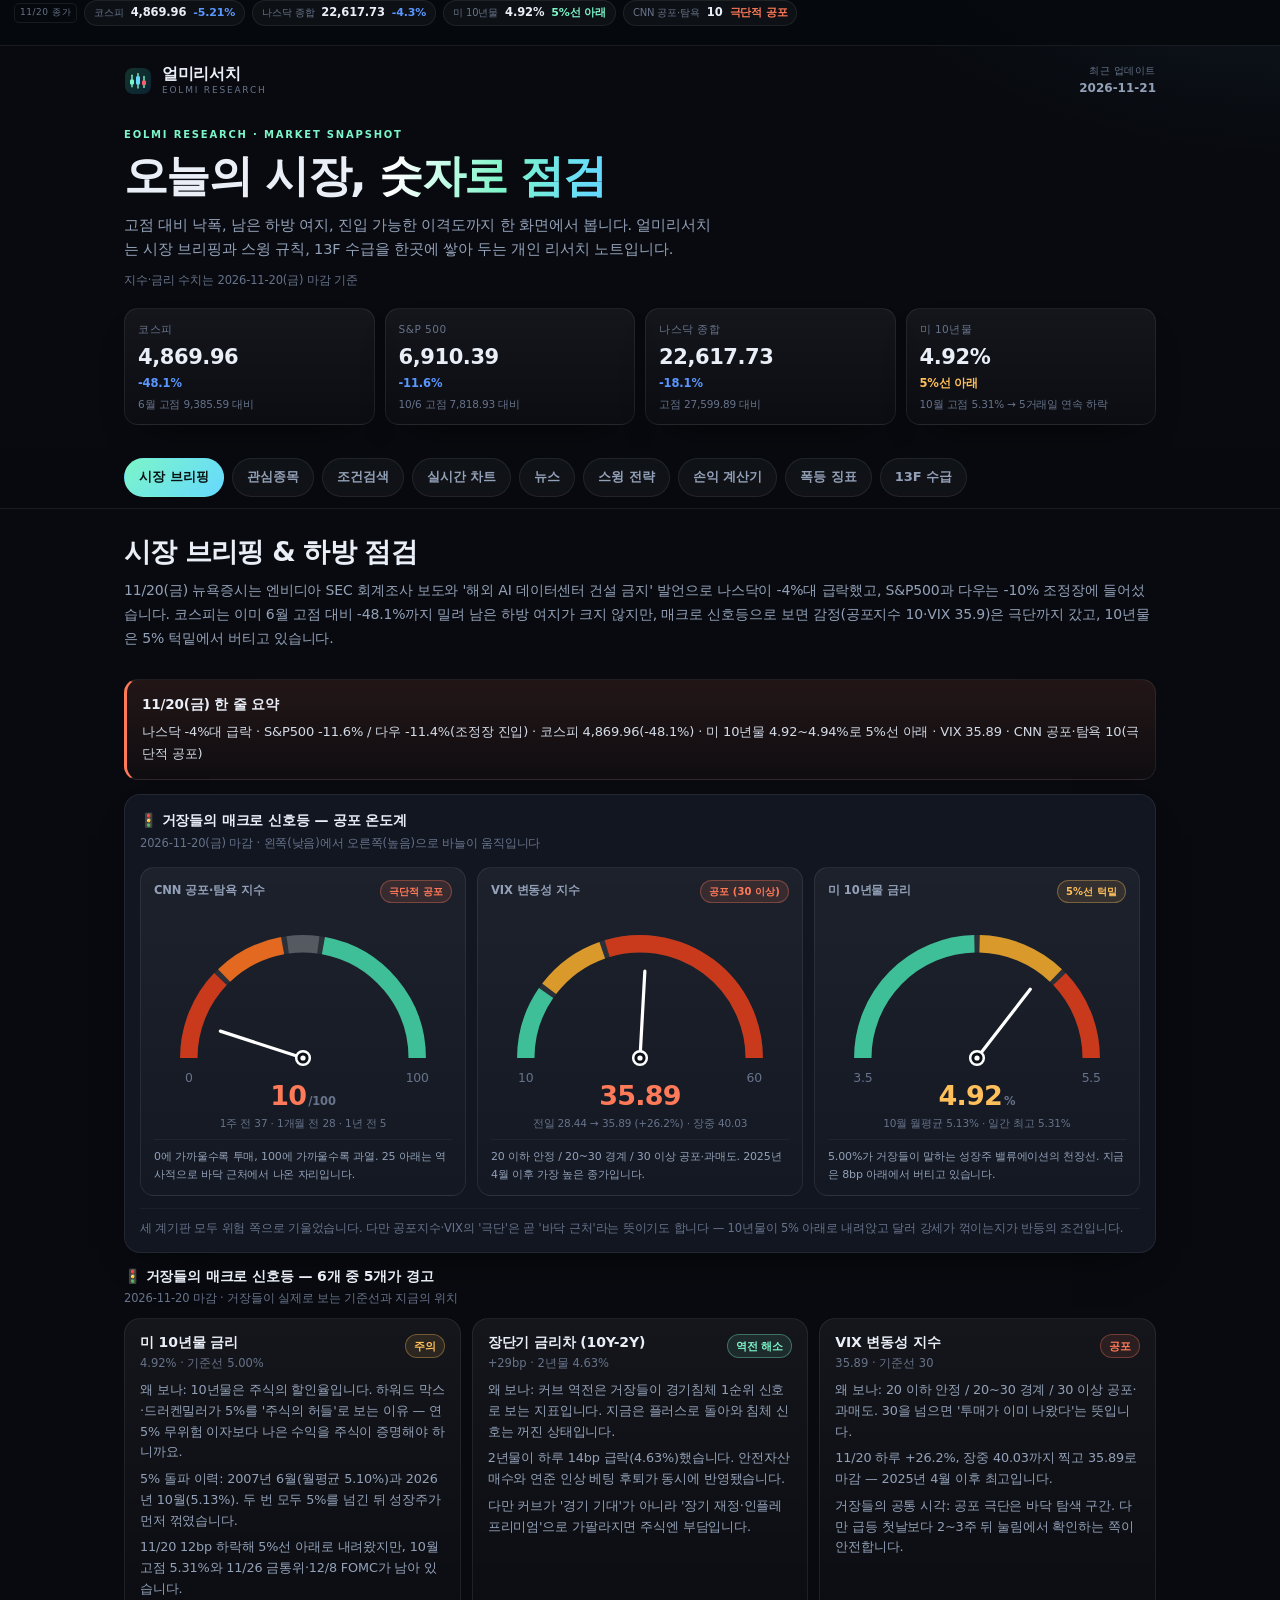
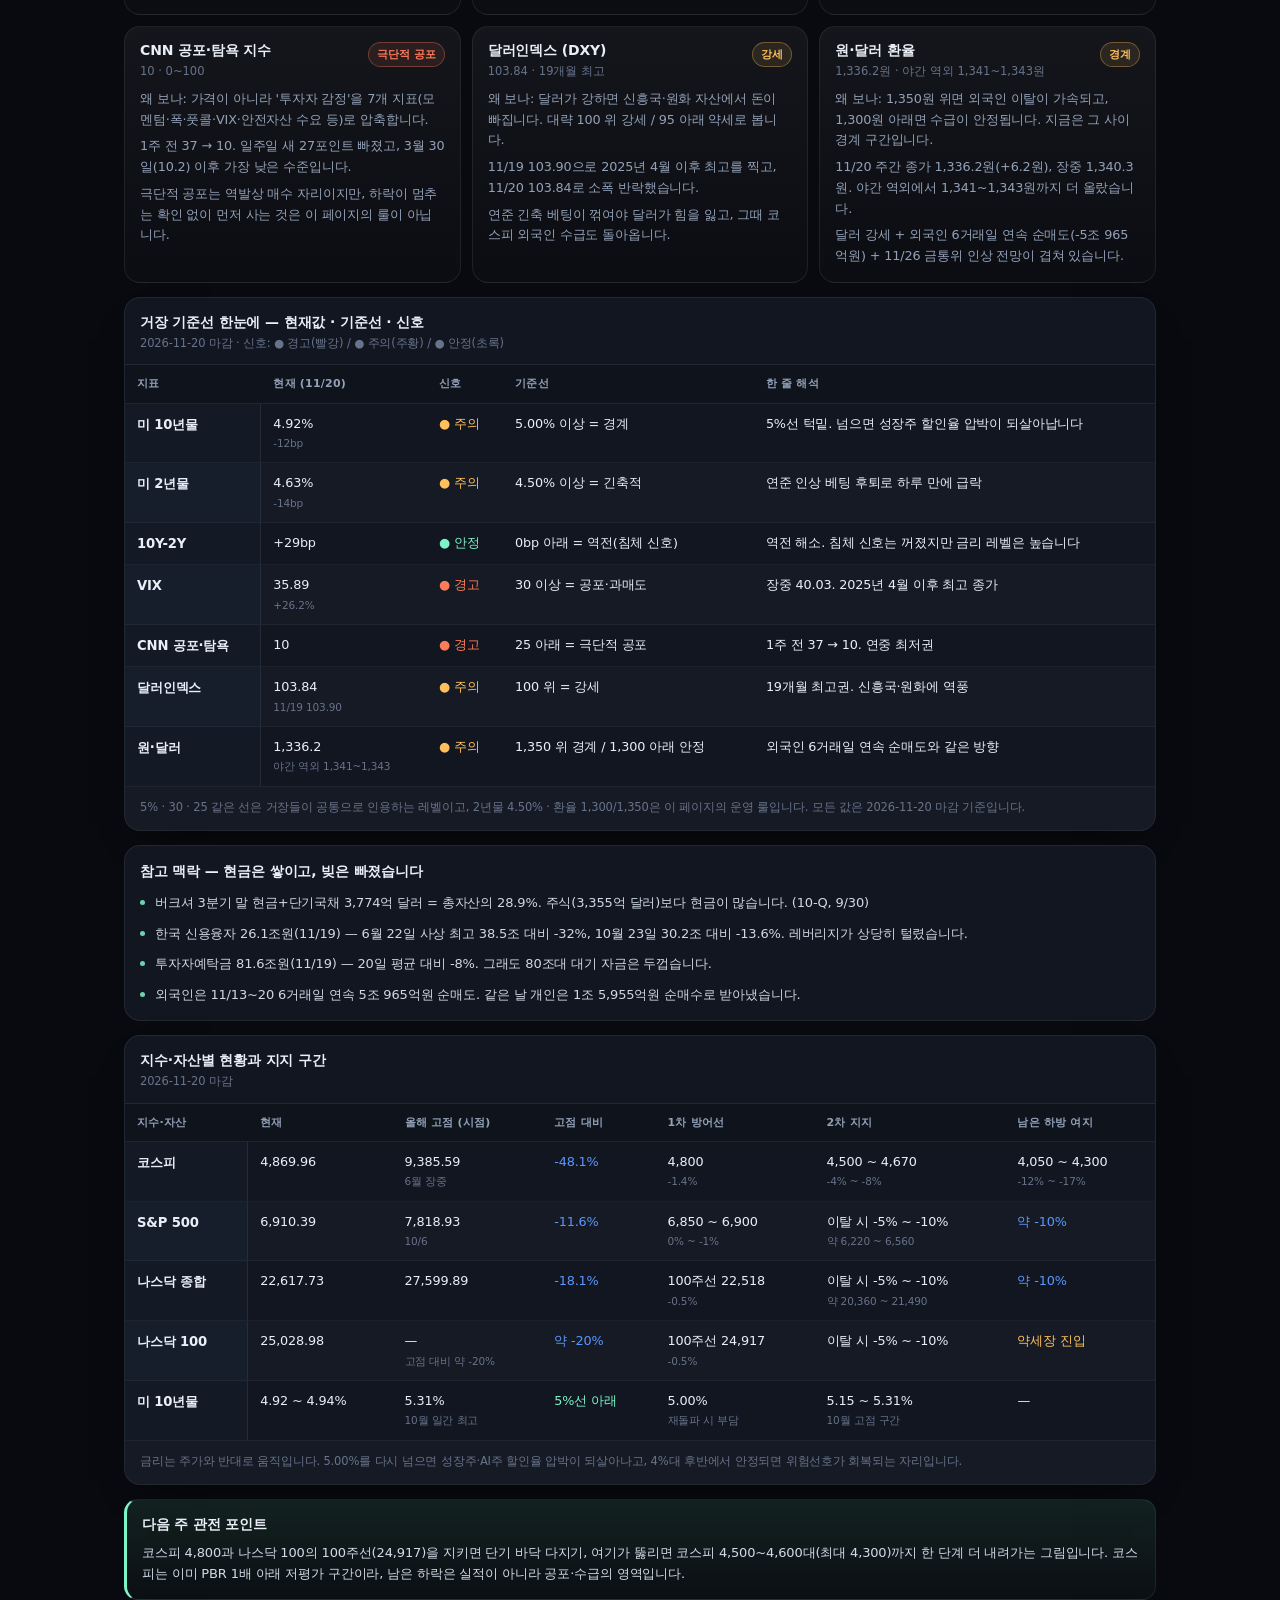
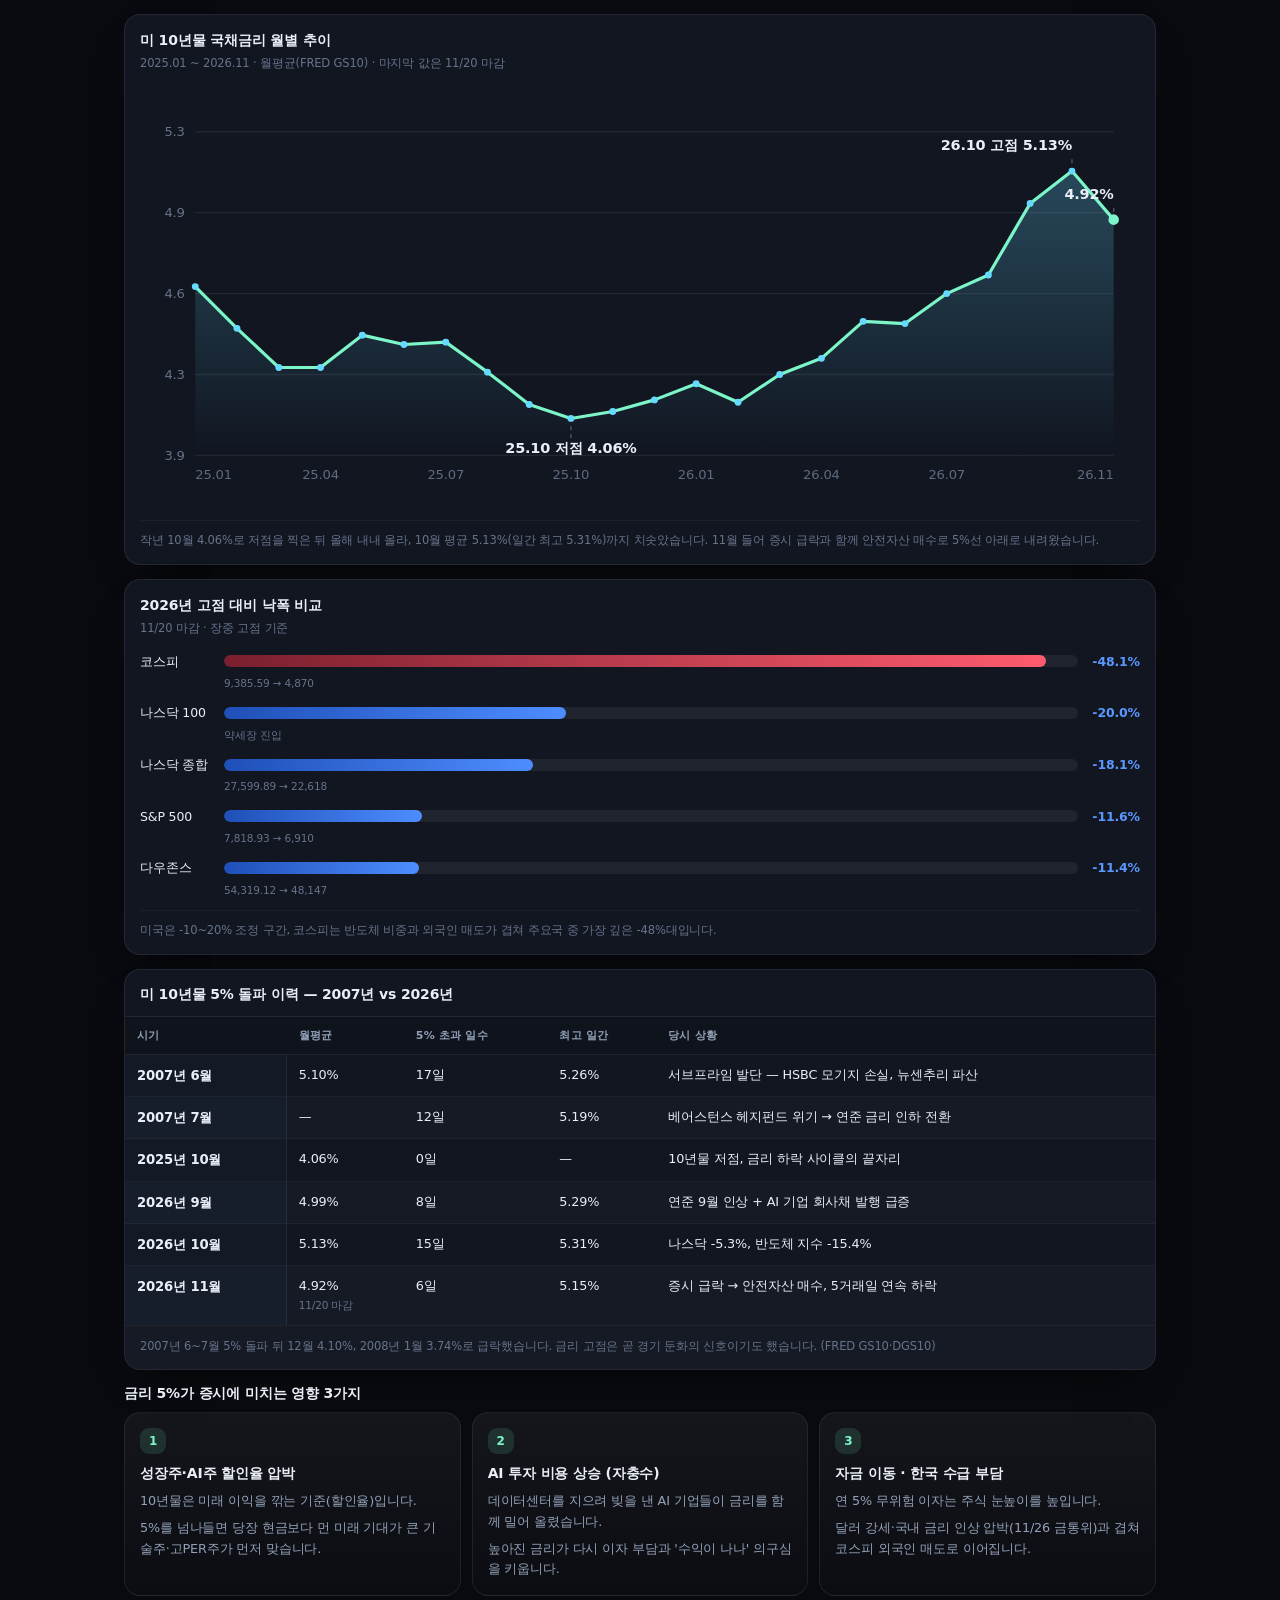
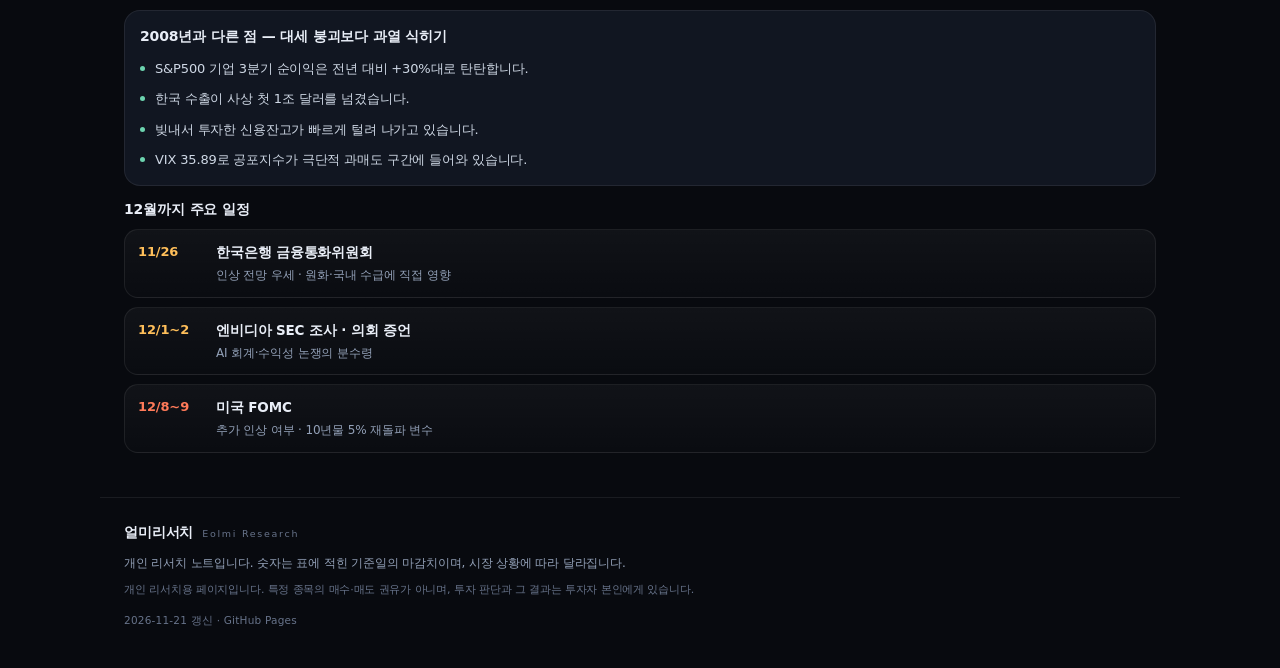
==== index.html @ 5f869bc9 "feat: 차트에 지지·저항·박스권·삼각수렴 자동 표시 (스윙 피벗 기반, 토글 4종)" ====
<!doctype html>
<html lang="ko">
<head>
<meta charset="utf-8">
<meta name="viewport" content="width=device-width, initial-scale=1, viewport-fit=cover">
<title>얼미리서치 · 주식 인사이트</title>
<meta name="description" content="얼미리서치(Eolmi Research) — 시장 브리핑과 지지 구간, 국내 스윙 20일선 이격도 룰, 테슬라·엔비디아 폭등 직전 징표, 월가 13F 수급을 한 화면에 정리한 개인 리서치 페이지.">
<meta name="theme-color" content="#080a0f">
<meta property="og:title" content="얼미리서치 · 주식 인사이트">
<meta property="og:description" content="시장 브리핑 · 스윙 룰 · 13F 수급을 한 화면에.">
<meta property="og:type" content="website">
<link rel="icon" href="favicon.svg" type="image/svg+xml">
<link rel="stylesheet" href="styles.css?v=20261121f">
</head>
<body>

<!-- 실시간 시세 티커 -->
<div class="ticker" id="ticker" aria-label="주요 지수·금리·환율 실시간 시세"></div>

<header class="topbar">
  <div class="brand">
    <span class="brand-mark" aria-hidden="true">
      <svg viewBox="0 0 28 28" width="28" height="28">
        <rect x="1" y="1" width="26" height="26" rx="8" fill="url(#bg)"/>
        <defs>
          <linearGradient id="bg" x1="0" y1="0" x2="1" y2="1">
            <stop offset="0" stop-color="#12352c"/>
            <stop offset="1" stop-color="#0d2233"/>
          </linearGradient>
        </defs>
        <g stroke="#7cf5c8" stroke-width="1.4" stroke-linecap="round">
          <line x1="8" y1="8.2" x2="8" y2="19.8"/>
          <line x1="14" y1="6.6" x2="14" y2="21"/>
          <line x1="20" y1="9.4" x2="20" y2="20.4"/>
        </g>
        <rect x="6" y="12.4" width="4" height="5.2" rx="1" fill="#7cf5c8"/>
        <rect x="12" y="9.2" width="4" height="8.4" rx="1" fill="#66d9ff"/>
        <rect x="18" y="13.6" width="4" height="4.4" rx="1" fill="#ff5b6e"/>
      </svg>
    </span>
    <span class="brand-text">
      <strong>얼미리서치</strong>
      <small>EOLMI RESEARCH</small>
    </span>
  </div>
  <div class="stamp"><em>최근 업데이트</em><b id="updated">2026-11-21</b></div>
</header>

<section class="hero">
  <p class="eyebrow" id="heroEyebrow">MARKET SNAPSHOT</p>
  <h1 id="heroTitle">오늘의 시장, <span class="grad">숫자로 점검</span></h1>
  <p class="lead" id="heroLead"></p>
  <p class="asof" id="dataAsOf"></p>
  <div class="statgrid" id="heroStats"></div>
</section>

<nav class="tabs" id="tabs" role="tablist" aria-label="리서치 섹션"></nav>

<main id="app" class="app">
  <noscript><p class="empty">이 페이지는 데이터를 불러와 화면을 그립니다. JavaScript를 켜 주세요.</p></noscript>
</main>

<footer class="footer">
  <div class="foot-brand"><strong>얼미리서치</strong><span>Eolmi Research</span></div>
  <p class="foot-note">개인 리서치 노트입니다. 숫자는 표에 적힌 기준일의 마감치이며, 시장 상황에 따라 달라집니다.</p>
  <p class="foot-disclaimer" id="disclaimer"></p>
  <p class="foot-meta"><span id="updated2">2026-11-21</span> 갱신 · GitHub Pages</p>
</footer>

<script src="app.js?v=20261121f"></script>
</body>
</html>
---- styles.css ----
:root{
  --bg:#080a0f;
  --panel:#111621;
  --panel-2:#161d2b;
  --line:rgba(255,255,255,.075);
  --line-2:rgba(255,255,255,.045);
  --txt:#e9eef7;
  --muted:#93a1b8;
  --dim:#67738a;
  --accent:#7cf5c8;
  --accent-2:#66d9ff;
  --pos:#ff5b6e;
  --neg:#5a97ff;
  --warn:#ffbf5a;
  --alert:#ff7a59;
  --radius:16px;
  --shadow:0 18px 40px -24px rgba(0,0,0,.9);
}

*{box-sizing:border-box}
html{-webkit-text-size-adjust:100%;scroll-behavior:smooth}
body{
  margin:0;
  background:
    radial-gradient(1100px 520px at 12% -8%, rgba(124,245,200,.10), transparent 62%),
    radial-gradient(820px 460px at 102% -2%, rgba(102,217,255,.09), transparent 58%),
    var(--bg);
  color:var(--txt);
  font-family:"Pretendard","Apple SD Gothic Neo","Malgun Gothic",system-ui,-apple-system,"Segoe UI",Roboto,sans-serif;
  font-size:15px;
  line-height:1.55;
  letter-spacing:-.01em;
  -webkit-font-smoothing:antialiased;
  padding-bottom:env(safe-area-inset-bottom);
}
h1,h2,h3,p,ul{margin:0}
ul{padding:0;list-style:none}
button{font:inherit;color:inherit}
a{color:var(--accent-2)}

/* ---------- ticker ---------- */
.ticker{
  position:relative;
  min-height:46px;
  border-bottom:1px solid var(--line);
  background:rgba(5,7,11,.75);
  overflow:hidden;
}
.ticker .tradingview-widget-container{width:100%}
.ticker-fallback{
  display:flex;
  gap:8px;
  overflow-x:auto;
  padding:8px 14px;
  scrollbar-width:none;
}
.ticker-fallback::-webkit-scrollbar{display:none}
.tk{
  display:flex;
  align-items:baseline;
  gap:7px;
  white-space:nowrap;
  padding:4px 11px;
  border:1px solid var(--line);
  border-radius:999px;
  background:rgba(255,255,255,.035);
  font-size:12px;
}
.tk .k{color:var(--dim);font-size:11px}
.tk .v{font-weight:700;font-variant-numeric:tabular-nums}
.tk .n{font-size:11px;font-weight:600}
.ticker-snap{
  display:flex;align-items:center;gap:7px;
  overflow-x:auto;padding:0 14px 8px;
  scrollbar-width:none;
}
.ticker-snap::-webkit-scrollbar{display:none}
.snap-lead{
  flex:0 0 auto;font-size:9px;letter-spacing:.06em;color:var(--dim);
  border:1px solid var(--line);border-radius:5px;padding:2px 5px;white-space:nowrap;
}
.ticker-snap .tk{padding:3px 9px;font-size:11.5px}
.ticker-snap .tk .k{font-size:10px}
.t-neg{color:var(--neg)}
.t-pos{color:var(--pos)}
.t-warn{color:var(--warn)}
.t-alert{color:var(--alert)}
.t-good{color:var(--accent)}
.t-muted{color:var(--muted)}

/* ---------- header ---------- */
.topbar{
  display:flex;
  align-items:center;
  justify-content:space-between;
  gap:12px;
  padding:14px 20px 10px;
  max-width:1080px;
  margin:0 auto;
}
.brand{display:flex;align-items:center;gap:10px}
.brand-mark{display:flex}
.brand-text{display:flex;flex-direction:column;line-height:1.1}
.brand-text strong{font-size:16px;letter-spacing:-.02em}
.brand-text small{font-size:9px;letter-spacing:.2em;color:var(--dim);margin-top:3px}
.stamp{
  display:flex;flex-direction:column;align-items:flex-end;
  font-size:9.5px;color:var(--dim);letter-spacing:.06em;
}
.stamp em{font-style:normal}
.stamp b{font-size:12px;color:var(--muted);font-variant-numeric:tabular-nums;letter-spacing:0}

/* ---------- hero ---------- */
.hero{padding:18px 20px 6px;max-width:1080px;margin:0 auto}
.eyebrow{
  font-size:10px;letter-spacing:.18em;font-weight:700;color:var(--accent);
  text-transform:uppercase;
}
.hero h1{
  font-size:clamp(29px,7.6vw,44px);
  line-height:1.14;
  letter-spacing:-.035em;
  font-weight:800;
  margin-top:8px;
}
.hero h1 .grad{
  background:linear-gradient(100deg,#ffffff 8%,#7cf5c8 55%,#66d9ff 95%);
  -webkit-background-clip:text;background-clip:text;color:transparent;
}
.lead{color:var(--muted);font-size:14.5px;line-height:1.68;margin-top:12px;max-width:64ch}
.asof{font-size:11.5px;color:var(--dim);margin-top:10px}
.statgrid{
  display:grid;grid-template-columns:repeat(2,1fr);gap:10px;margin-top:18px;
}
.stat{
  border:1px solid var(--line);border-radius:14px;padding:12px 13px;
  background:linear-gradient(180deg,rgba(255,255,255,.05),rgba(255,255,255,.015));
  box-shadow:var(--shadow);
}
.stat .k{font-size:10.5px;color:var(--dim);letter-spacing:.05em}
.stat .v{font-size:clamp(17px,4.4vw,21px);font-weight:750;margin-top:4px;letter-spacing:-.02em;font-variant-numeric:tabular-nums}
.stat .d{font-size:11.5px;font-weight:700;margin-top:2px}
.stat .s{font-size:10.5px;color:var(--dim);margin-top:3px}

/* ---------- tabs ---------- */
.tabs{
  position:sticky;top:0;z-index:40;
  margin-top:16px;
  background:rgba(8,10,15,.86);
  backdrop-filter:blur(14px);-webkit-backdrop-filter:blur(14px);
  border-bottom:1px solid var(--line);
}
.tabs-inner{
  display:flex;gap:8px;overflow-x:auto;
  padding:10px 20px;
  max-width:1080px;margin:0 auto;
  scrollbar-width:none;
}
.tabs-inner::-webkit-scrollbar{display:none}
.tab{
  flex:0 0 auto;
  border:1px solid var(--line);
  background:rgba(255,255,255,.04);
  color:var(--muted);
  border-radius:999px;
  padding:8px 14px;
  font-size:13px;font-weight:600;
  cursor:pointer;white-space:nowrap;
  transition:color .15s,background .15s,transform .1s;
}
.tab:active{transform:scale(.97)}
.tab[aria-selected="true"]{
  background:linear-gradient(135deg,#7cf5c8,#66d9ff);
  color:#05120f;border-color:transparent;font-weight:750;
}

/* ---------- app ---------- */
.app{padding:6px 20px 44px;max-width:1080px;margin:0 auto}
.sec-head{padding:20px 0 14px}
.sec-title{font-size:clamp(21px,5.2vw,27px);font-weight:800;letter-spacing:-.03em;line-height:1.25}
.sec-lead{color:var(--muted);font-size:14px;line-height:1.72;margin-top:10px}
.block{margin-top:14px}
.block:first-of-type{margin-top:0}

/* ---------- callout ---------- */
.callout{
  border:1px solid var(--line);
  border-left:3px solid var(--accent);
  border-radius:14px;
  padding:14px 15px;
  background:linear-gradient(180deg,rgba(255,255,255,.045),rgba(255,255,255,.015));
}
.callout.alert{border-left-color:var(--alert);background:linear-gradient(180deg,rgba(255,122,89,.11),rgba(255,122,89,.03))}
.callout.warn{border-left-color:var(--warn);background:linear-gradient(180deg,rgba(255,191,90,.10),rgba(255,191,90,.03))}
.callout.good{border-left-color:var(--accent);background:linear-gradient(180deg,rgba(124,245,200,.10),rgba(124,245,200,.025))}
.callout .c-title{font-size:13.5px;font-weight:750;letter-spacing:-.01em}
.callout .c-text{font-size:13px;line-height:1.68;color:#d3dbe7;margin-top:7px}

/* ---------- tables ---------- */
.table-card{
  border:1px solid var(--line);border-radius:var(--radius);
  background:var(--panel);overflow:hidden;box-shadow:var(--shadow);
}
.table-head{padding:15px 15px 12px}
.table-cap{font-size:14px;font-weight:750;letter-spacing:-.01em;line-height:1.35}
.table-sub{font-size:11.5px;color:var(--dim);margin-top:3px}
.table-wrap{
  overflow-x:auto;
  -webkit-overflow-scrolling:touch;
  border-top:1px solid var(--line);
  overscroll-behavior-x:contain;
}
table{
  width:100%;
  min-width:var(--mw,640px);
  border-collapse:separate;border-spacing:0;
}
thead th{
  position:sticky;top:0;z-index:1;
  background:#0e131c;
  color:var(--muted);
  font-size:11px;font-weight:650;letter-spacing:.02em;
  text-align:left;white-space:nowrap;
  padding:10px 12px;
  border-bottom:1px solid var(--line);
}
tbody th,tbody td{
  padding:11px 12px;
  font-size:12.8px;
  font-weight:400;
  text-align:left;
  vertical-align:top;
  border-bottom:1px solid var(--line-2);
  line-height:1.45;
}
tbody tr:last-child th,tbody tr:last-child td{border-bottom:0}
tbody th{font-weight:650;white-space:nowrap;color:var(--txt)}
tbody tr:nth-child(even) th,tbody tr:nth-child(even) td{background:rgba(255,255,255,.014)}
.cell-main{display:block;font-variant-numeric:tabular-nums}
.cell-sub{display:block;font-size:10.5px;color:var(--dim);margin-top:3px;white-space:nowrap}
.cell-strong{font-weight:750;font-size:13.2px}
.pin tbody th:first-child{position:sticky;left:0;z-index:2;background:#131a26}
.pin thead th:first-child{position:sticky;left:0;z-index:3;background:#0e131c}
.pin tbody tr:nth-child(even) th:first-child{background:#161e2c}
.pin tbody th:first-child::after{
  content:"";position:absolute;top:0;right:0;bottom:0;width:1px;background:var(--line);
}
.table-note{
  padding:11px 15px 13px;
  font-size:11.5px;line-height:1.65;color:var(--dim);
  border-top:1px solid var(--line-2);
  background:rgba(255,255,255,.016);
}
.table-hint{
  display:none;
  padding:0 15px 11px;
  font-size:10.5px;color:var(--accent);letter-spacing:.02em;
}
.can-scroll .table-hint{display:block}
table.wrap tbody th,table.wrap tbody td{white-space:normal}
table.wrap .cell-sub{white-space:normal;max-width:250px;line-height:1.45}
table.wrap tbody td{min-width:96px}

/* ---------- cards ---------- */
.cards{display:grid;gap:11px;grid-template-columns:1fr}
.card{
  border:1px solid var(--line);border-radius:var(--radius);padding:15px;
  background:linear-gradient(180deg,rgba(255,255,255,.05),rgba(255,255,255,.015));
}
.card .tag{
  display:inline-flex;align-items:center;justify-content:center;
  width:26px;height:26px;border-radius:9px;
  background:rgba(124,245,200,.13);color:var(--accent);
  font-size:12px;font-weight:800;margin-bottom:9px;
}
.card h3{font-size:14px;font-weight:750;letter-spacing:-.01em}
.card p{font-size:12.8px;color:var(--muted);line-height:1.62;margin-top:6px}
.cards-head{margin-bottom:10px}
.cards-head .table-sub{margin-top:4px}
.card-head{display:flex;align-items:flex-start;gap:9px;margin-bottom:9px}
.card-head .tag{margin-bottom:0;flex:0 0 auto}
.card-headtxt{flex:1 1 auto;min-width:0}
.card-headtxt h3{line-height:1.28}
.card-sub{font-size:11.5px;color:var(--dim);line-height:1.45;margin-top:3px;letter-spacing:0}
.card-status{
  flex:0 0 auto;font-size:10.5px;font-weight:750;letter-spacing:0;white-space:nowrap;
  padding:3px 8px;border-radius:999px;border:1px solid var(--line);
  background:rgba(255,255,255,.04);color:var(--muted);
}
.card-status.t-good{color:var(--accent);border-color:rgba(124,245,200,.34);background:rgba(124,245,200,.10)}
.card-status.t-warn{color:var(--warn);border-color:rgba(255,191,90,.34);background:rgba(255,191,90,.10)}
.card-status.t-alert{color:var(--alert);border-color:rgba(255,122,89,.34);background:rgba(255,122,89,.10)}
.card-status.t-muted{color:var(--muted)}

/* ---------- list ---------- */
.listcard{
  border:1px solid var(--line);border-radius:var(--radius);
  background:var(--panel);padding:15px;
}
.listcard .lc-title{font-size:14px;font-weight:750;margin-bottom:10px}
.listcard li{
  position:relative;padding-left:15px;
  font-size:13px;line-height:1.65;color:#cfd8e5;
}
.listcard li+li{margin-top:9px}
.listcard li::before{
  content:"";position:absolute;left:0;top:8px;
  width:5px;height:5px;border-radius:50%;
  background:var(--accent);opacity:.85;
}

/* ---------- timeline ---------- */
.tl{display:grid;gap:9px}
.tl-item{
  display:grid;grid-template-columns:66px 1fr;gap:12px;
  border:1px solid var(--line);border-radius:14px;padding:12px 13px;
  background:linear-gradient(180deg,rgba(255,255,255,.04),rgba(255,255,255,.012));
}
.tl-date{font-size:13px;font-weight:800;color:var(--accent);letter-spacing:-.01em}
.tl-date.warn{color:var(--warn)}
.tl-date.alert{color:var(--alert)}
.tl-t{font-size:13.5px;font-weight:700}
.tl-d{font-size:12px;color:var(--muted);margin-top:3px;line-height:1.55}

/* ---------- chips ---------- */
.chips-wrap{border:1px solid var(--line);border-radius:var(--radius);background:var(--panel);padding:15px}
.chips{display:flex;flex-wrap:wrap;gap:8px;margin-top:10px}
.chip{
  display:inline-flex;align-items:center;gap:7px;
  border:1px solid var(--line);border-radius:999px;
  padding:7px 12px;font-size:12px;
  background:rgba(255,255,255,.035);
}
.chip b{font-family:ui-monospace,SFMono-Regular,Menlo,monospace;font-size:10.5px;color:var(--accent);letter-spacing:.02em}
.chips-note{font-size:11.5px;color:var(--dim);line-height:1.6;margin-top:11px}

/* ---------- charts ---------- */
.chartcard{
  border:1px solid var(--line);border-radius:var(--radius);
  background:var(--panel);padding:15px;box-shadow:var(--shadow);
}
.chart-head .t{font-size:14px;font-weight:750;letter-spacing:-.01em}
.chart-head .s{font-size:11.5px;color:var(--dim);margin-top:3px}
.chart-body{margin-top:14px}
svg.chart{width:100%;height:auto;display:block;overflow:visible}
.chart-note{font-size:11.5px;color:var(--dim);line-height:1.6;margin-top:12px;border-top:1px solid var(--line-2);padding-top:10px}

.bars{display:grid;gap:12px}
.bar-row{display:grid;grid-template-columns:74px 1fr 52px;align-items:center;gap:10px}
.bar-label{font-size:12.5px;color:var(--txt);white-space:nowrap}
.bar-track{height:12px;border-radius:999px;background:rgba(255,255,255,.06);overflow:hidden}
.bar-fill{height:100%;border-radius:999px;background:linear-gradient(90deg,#1f4fb8,#4d8dff)}
.bar-fill.hot{background:linear-gradient(90deg,#7a1f2e,#ff5b6e)}
.bar-value{font-size:12.5px;font-weight:750;color:var(--neg);text-align:right;font-variant-numeric:tabular-nums}
.bar-note{grid-column:2/4;font-size:10.5px;color:var(--dim);margin-top:-6px}

.gauge-card{padding:15px}
.gauge{
  position:relative;
  margin:46px 0 48px;
  height:16px;
}
.gauge-track{display:flex;height:16px;border-radius:8px;overflow:hidden;gap:2px}
.gauge-seg{height:100%}
.g-good{background:linear-gradient(180deg,#7cf5c8,#3fbf98)}
.g-muted{background:rgba(255,255,255,.10)}
.g-warn{background:linear-gradient(180deg,#ffcf7a,#d99a2b)}
.g-hot{background:linear-gradient(180deg,#ff9a5a,#e2691f)}
.g-alert{background:linear-gradient(180deg,#ff7a59,#c93a1c)}
.gauge-mark{position:absolute;top:-3px;bottom:-3px;width:0;border-left:1px dashed rgba(255,255,255,.34)}
.gauge-mark .dot{
  position:absolute;left:0;top:50%;transform:translate(-50%,-50%);
  width:9px;height:9px;border-radius:50%;background:#fff;
  box-shadow:0 0 0 3px rgba(8,10,15,.85);
}
.gauge-mark .lab{
  position:absolute;left:0;transform:translateX(-50%);
  white-space:nowrap;font-size:10.5px;font-weight:700;color:#fff;
  background:rgba(255,255,255,.09);border:1px solid var(--line);
  padding:2px 7px;border-radius:999px;backdrop-filter:blur(4px);
}
.gauge-mark .lab.above{bottom:calc(100% + 10px)}
.gauge-mark .lab.below{top:calc(100% + 10px)}
.gauge-scale{position:relative;height:16px;margin-top:6px}
.gauge-scale span{
  position:absolute;transform:translateX(-50%);
  font-size:10px;color:var(--dim);font-variant-numeric:tabular-nums;
}
.gauge-legend{display:flex;flex-wrap:wrap;gap:6px 12px;margin-top:4px}
.gauge-legend span{display:inline-flex;align-items:center;gap:6px;font-size:11px;color:var(--muted)}
.gauge-legend i{width:9px;height:9px;border-radius:3px;display:inline-block}

/* ---------- dial gauge (반원형 계기판) ---------- */
.dial-grid{display:grid;gap:11px;grid-template-columns:1fr}
.dial{
  border:1px solid var(--line);border-radius:14px;padding:12px 13px 11px;
  background:linear-gradient(180deg,rgba(255,255,255,.05),rgba(255,255,255,.012));
  display:flex;flex-direction:column;
}
.dial-top{display:flex;align-items:center;justify-content:space-between;gap:8px;min-height:22px}
.dial-name{font-size:11.5px;font-weight:700;color:var(--muted);letter-spacing:-.01em}
.dial-status{
  font-size:10px;font-weight:750;letter-spacing:.01em;white-space:nowrap;
  padding:3px 8px;border-radius:999px;border:1px solid var(--line);
  background:rgba(255,255,255,.045);color:var(--muted);
}
.dial-status.t-good{color:var(--accent);border-color:rgba(124,245,200,.34);background:rgba(124,245,200,.10)}
.dial-status.t-warn{color:var(--warn);border-color:rgba(255,191,90,.34);background:rgba(255,191,90,.10)}
.dial-status.t-alert{color:var(--alert);border-color:rgba(255,122,89,.34);background:rgba(255,122,89,.12)}
.dial-svg{width:100%;height:auto;display:block;margin:6px 0 -2px}
.dseg-track{fill:none;stroke:rgba(255,255,255,.07);stroke-width:14}
.dseg{fill:none;stroke-width:14;stroke-linecap:butt}
.dseg.g-good{stroke:#3fbf98}
.dseg.g-warn{stroke:#d99a2b}
.dseg.g-hot{stroke:#e2691f}
.dseg.g-alert{stroke:#c93a1c}
.dseg.g-muted{stroke:rgba(255,255,255,.20)}
.dneedle{stroke:#fff;stroke-width:2.6;stroke-linecap:round}
.dhub{fill:#0b0f17;stroke:#fff;stroke-width:2}
.dhub-core{fill:#fff}
.dscale{font-size:10px;fill:#67738a;font-variant-numeric:tabular-nums}
.dial-read{display:flex;align-items:baseline;justify-content:center;gap:2px;margin-top:-2px}
.dial-read b{font-size:27px;font-weight:800;letter-spacing:-.03em;font-variant-numeric:tabular-nums;line-height:1.12}
.dial-read .dial-unit{font-size:11.5px;color:var(--dim);font-weight:700}
.dial-foot{text-align:center;font-size:10.5px;color:var(--dim);margin-top:4px;line-height:1.5}
.dial-note{font-size:11px;color:var(--muted);line-height:1.6;margin-top:8px;border-top:1px solid var(--line-2);padding-top:8px}
@media (min-width:600px){ .dial-grid{grid-template-columns:repeat(3,1fr)} }

/* ---------- news ---------- */
.news{display:grid;gap:11px;grid-template-columns:1fr}
.news-card{
  border:1px solid var(--line);border-radius:var(--radius);
  background:var(--panel);padding:14px;
  background-image:linear-gradient(180deg,rgba(255,255,255,.035),rgba(255,255,255,0));
}
.news-tag{
  display:inline-block;font-size:10px;font-weight:750;letter-spacing:.05em;
  padding:3px 9px;border-radius:999px;border:1px solid;
}
.n-neg{color:#ffa6b0;border-color:rgba(255,91,110,.35);background:rgba(255,91,110,.12)}
.n-pos{color:#9ff5d6;border-color:rgba(124,245,200,.32);background:rgba(124,245,200,.10)}
.n-warn{color:#ffd699;border-color:rgba(255,191,90,.32);background:rgba(255,191,90,.10)}
.n-alert{color:#ffb3a0;border-color:rgba(255,122,89,.34);background:rgba(255,122,89,.12)}
.n-muted{color:#b9c5d6;border-color:rgba(255,255,255,.16);background:rgba(255,255,255,.05)}
.news-title{font-size:14px;font-weight:750;line-height:1.4;margin-top:9px;letter-spacing:-.015em}
.news-body{font-size:12.6px;color:var(--muted);line-height:1.66;margin-top:6px}
.news-meta{font-size:10.5px;color:var(--dim);margin-top:9px}

/* ---------- tradingview ---------- */
.tvcard{
  border:1px solid var(--line);border-radius:var(--radius);
  background:var(--panel);padding:13px;box-shadow:var(--shadow);
}
.symbar{
  display:flex;gap:7px;overflow-x:auto;padding-bottom:10px;
  scrollbar-width:none;
}
.symbar::-webkit-scrollbar{display:none}
.sym{
  flex:0 0 auto;
  display:inline-flex;align-items:center;gap:6px;
  border:1px solid var(--line);border-radius:999px;
  padding:7px 11px;font-size:12px;font-weight:600;
  background:rgba(255,255,255,.035);color:var(--muted);
  cursor:pointer;transition:background .15s,color .15s;
}
.sym b{font-family:ui-monospace,Menlo,monospace;font-size:10px;color:var(--dim)}
.sym.on{background:linear-gradient(135deg,#7cf5c8,#66d9ff);color:#05120f;border-color:transparent}
.sym.on b{color:#0a2b24}
.tv-wrap{
  border:1px solid var(--line);border-radius:12px;overflow:hidden;
  background:#0b0f17;height:420px;
}
.tv-wrap.tall{height:520px}
.tv-wrap .tradingview-widget-container{height:100%}
.tv-fallback{
  display:flex;align-items:center;justify-content:center;height:100%;
  padding:22px;text-align:center;color:var(--dim);font-size:12.5px;line-height:1.7;
}
.tv-note{font-size:11px;color:var(--dim);line-height:1.6;margin-top:9px}

.empty{padding:40px 0;color:var(--dim);text-align:center;font-size:13px}

/* ---------- simulator ---------- */
.sim{
  border:1px solid var(--line);border-radius:var(--radius);background:var(--panel);
  padding:15px;box-shadow:var(--shadow);
}
.sim-top{display:flex;align-items:flex-start;justify-content:space-between;gap:10px}
.sim-title{font-size:14px;font-weight:750;letter-spacing:-.01em}
.sim-sub{font-size:11.5px;color:var(--dim);margin-top:3px}
.cur-toggle{display:flex;flex:0 0 auto;border:1px solid var(--line);border-radius:999px;overflow:hidden}
.cur-toggle .cur{
  border:0;background:transparent;color:var(--muted);
  font-size:11.5px;font-weight:700;padding:6px 10px;cursor:pointer;
}
.cur-toggle .cur.on{background:linear-gradient(135deg,#7cf5c8,#66d9ff);color:#05120f}

.sim-fields{display:grid;grid-template-columns:1fr 1fr;gap:9px;margin-top:14px}
.field{display:flex;flex-direction:column;gap:5px;min-width:0}
.field > span{font-size:10.5px;color:var(--dim);letter-spacing:.02em}
.field input{
  width:100%;min-width:0;
  background:#0c1119;border:1px solid var(--line);border-radius:11px;
  color:var(--txt);padding:11px 12px;
  font-family:inherit;font-size:15px;font-weight:700;
  font-variant-numeric:tabular-nums;text-align:right;
  -moz-appearance:textfield;appearance:textfield;
}
.field input::-webkit-outer-spin-button,
.field input::-webkit-inner-spin-button{-webkit-appearance:none;margin:0}
.field input:focus{
  outline:none;border-color:rgba(124,245,200,.55);
  box-shadow:0 0 0 3px rgba(124,245,200,.12);
}

.sim-presets{display:flex;flex-direction:column;gap:8px;margin-top:12px}
.preset-line{display:flex;align-items:center;gap:6px;flex-wrap:wrap}
.preset-line .pl{font-size:10.5px;color:var(--dim);min-width:54px}
.preset{
  border:1px solid var(--line);background:rgba(255,255,255,.035);
  color:var(--muted);border-radius:999px;padding:6px 10px;
  font-size:11.5px;font-weight:700;cursor:pointer;
}
.preset.on{background:rgba(124,245,200,.14);border-color:rgba(124,245,200,.42);color:var(--accent)}
.preset-line input{
  width:62px;background:#0c1119;border:1px solid var(--line);border-radius:9px;
  color:var(--txt);padding:6px 8px;font-family:inherit;
  font-size:12.5px;font-weight:700;text-align:right;
  font-variant-numeric:tabular-nums;-moz-appearance:textfield;appearance:textfield;
}
.preset-line input::-webkit-outer-spin-button,
.preset-line input::-webkit-inner-spin-button{-webkit-appearance:none;margin:0}
.preset-line .unit{font-size:11px;color:var(--dim)}

.sim-out{display:grid;grid-template-columns:1fr 1fr;gap:9px;margin-top:14px}
.res{
  border:1px solid var(--line);border-radius:13px;padding:12px;
  background:linear-gradient(180deg,rgba(255,255,255,.05),rgba(255,255,255,.012));
}
.res.primary{
  grid-column:1/-1;
  background:linear-gradient(135deg,rgba(124,245,200,.15),rgba(102,217,255,.07));
  border-color:rgba(124,245,200,.3);
}
.res .rl{font-size:10.5px;color:var(--dim)}
.res .rv{
  font-size:clamp(17px,4.6vw,21px);font-weight:800;margin-top:4px;
  font-variant-numeric:tabular-nums;letter-spacing:-.02em;word-break:break-all;
}
.res.primary .rv{font-size:clamp(23px,6.6vw,30px)}
.res .rs{font-size:10.5px;color:var(--muted);margin-top:4px;line-height:1.5}

.planbar{margin-top:15px}
.pb-bar{position:relative;display:flex;height:10px;border-radius:999px;overflow:hidden;background:rgba(255,255,255,.06)}
.pb-loss{background:linear-gradient(90deg,#1f3f86,#4d8dff)}
.pb-gain{background:linear-gradient(90deg,#2f9c7c,#7cf5c8)}
.pb-pin{position:absolute;top:-4px;bottom:-4px;width:2px;background:#fff;box-shadow:0 0 0 2px rgba(8,10,15,.55)}
.pb-labels{display:flex;justify-content:space-between;margin-top:8px;font-size:10.5px;color:var(--dim)}
.pb-labels b{display:block;color:var(--muted);font-weight:700;font-size:11.5px;margin-top:2px}
.sim-note{font-size:11px;color:var(--dim);line-height:1.6;margin-top:12px;border-top:1px solid var(--line-2);padding-top:10px}

/* ---------- footer ---------- */
.footer{
  border-top:1px solid var(--line);
  padding:24px 20px 40px;
  max-width:1080px;margin:0 auto;
}
.foot-brand{display:flex;align-items:baseline;gap:9px}
.foot-brand strong{font-size:14px}
.foot-brand span{font-size:9.5px;letter-spacing:.18em;color:var(--dim)}
.foot-note{font-size:12px;color:var(--muted);line-height:1.65;margin-top:10px}
.foot-disclaimer{font-size:11px;color:var(--dim);line-height:1.65;margin-top:8px}
.foot-meta{font-size:10.5px;color:var(--dim);margin-top:12px;letter-spacing:.02em}

/* ---------- responsive ---------- */
@media (min-width:640px){
  .cards{grid-template-columns:repeat(2,1fr)}
  .news{grid-template-columns:repeat(2,1fr)}
  .tv-wrap{height:460px}
}
@media (min-width:760px){
  .statgrid{grid-template-columns:repeat(4,1fr)}
  .topbar{padding:18px 24px 12px}
  .hero,.app,.footer{padding-left:24px;padding-right:24px}
  .tabs-inner{padding:11px 24px}
}
@media (min-width:900px){
  .cards.c3{grid-template-columns:repeat(3,1fr)}
  .news{grid-template-columns:repeat(2,1fr)}
}
@media (max-width:420px){
  .topbar{padding:12px 16px 8px}
  .hero{padding:14px 16px 4px}
  .app{padding:6px 14px 36px}
  .tabs-inner{padding:9px 14px}
  .table-head{padding:13px 13px 10px}
  .table-note{padding:10px 13px 12px}
  .bar-row{grid-template-columns:64px 1fr 46px;gap:8px}
}
@media (prefers-reduced-motion:reduce){
  *{animation:none!important;transition:none!important;scroll-behavior:auto}
}

/* ---------- 조건검색 스캐너 ---------- */
.scr{display:flex;flex-direction:column;gap:12px}
.scr-top{
  border:1px solid var(--line);border-radius:var(--radius);background:var(--panel);
  padding:14px 15px;box-shadow:var(--shadow);
}
.scr-meta{display:flex;flex-wrap:wrap;align-items:baseline;gap:6px 14px}
.scr-k{font-size:10.5px;letter-spacing:.06em;color:var(--dim);text-transform:uppercase}
.scr-meta b{font-size:13px;color:var(--txt);font-variant-numeric:tabular-nums}
.scr-src{margin-top:8px;font-size:11px;line-height:1.6;color:var(--dim)}
.scr-loading{font-size:12.5px;color:var(--muted)}
.scr-chips{display:flex;gap:8px;overflow-x:auto;padding-bottom:2px;scrollbar-width:none;-webkit-overflow-scrolling:touch}
.scr-chips::-webkit-scrollbar{display:none}
.scr-chip{
  flex:0 0 auto;display:inline-flex;align-items:center;gap:7px;
  border:1px solid var(--line);background:var(--panel);color:var(--muted);
  border-radius:999px;padding:8px 13px;font-size:12.5px;cursor:pointer;
  transition:border-color .15s,color .15s,background .15s;
}
.scr-chip b{font-size:11px;font-variant-numeric:tabular-nums;color:var(--dim)}
.scr-chip.on{border-color:rgba(124,245,200,.55);background:rgba(124,245,200,.10);color:var(--accent)}
.scr-chip.on b{color:var(--accent)}
.scr-ruleset{
  border:1px solid var(--line-2);border-radius:12px;background:rgba(255,255,255,.016);
  padding:10px 13px;
}
.scr-ruleset ul{display:flex;flex-wrap:wrap;gap:6px 16px}
.scr-ruleset li{font-size:11.5px;color:var(--muted);position:relative;padding-left:11px}
.scr-ruleset li::before{content:"";position:absolute;left:0;top:6.5px;width:4px;height:4px;border-radius:50%;background:var(--accent)}
.scr-table tbody th .scr-name{
  background:none;border:0;padding:0;color:var(--accent-2);font:inherit;font-weight:750;
  cursor:pointer;text-align:left;text-decoration:underline;text-decoration-color:rgba(102,217,255,.3);
  text-underline-offset:3px;
}
.scr-table tbody th .scr-name:hover{color:var(--accent);text-decoration-color:var(--accent)}
.scr-table td,.scr-table th{white-space:nowrap}
.scr-badge{
  display:inline-block;border:1px solid rgba(124,245,200,.28);background:rgba(124,245,200,.08);
  color:var(--accent);border-radius:7px;padding:3px 8px;font-size:11px;white-space:nowrap;
}
.scr-supply{display:flex;gap:8px;font-size:12px;white-space:nowrap}
.scr-pending{font-size:11px;color:var(--dim)}

/* ---------- 이동평균 차트 ---------- */
.ma-wrap,#ma-realtime{width:100%}
.ma-legend{
  display:flex;gap:6px;overflow-x:auto;padding:2px 0 8px;scrollbar-width:none;
  -webkit-overflow-scrolling:touch;
}
.ma-legend::-webkit-scrollbar{display:none}
.ma-l{
  flex:0 0 auto;display:inline-flex;align-items:center;gap:6px;
  border:1px solid var(--line);background:rgba(255,255,255,.02);border-radius:8px;
  padding:5px 8px;font-size:11px;color:var(--dim);cursor:pointer;opacity:.55;
  transition:opacity .15s,border-color .15s;
}
.ma-l i{display:inline-block;width:14px;border-radius:2px;opacity:.9}
.ma-l span{font-size:10.5px;letter-spacing:.02em}
.ma-l b{font-size:10.5px;font-variant-numeric:tabular-nums;color:var(--muted);font-weight:600}
.ma-l.on{opacity:1;border-color:color-mix(in srgb,var(--c) 45%,transparent)}
.ma-l.on span{color:var(--txt)}
.ma-l.on b{color:var(--c)}
.ma-l.nodata{opacity:.35;cursor:default;text-decoration:line-through}
@media (min-width:760px){
  .ma-legend{flex-wrap:wrap;overflow:visible}
}
.ma-canvas{width:100%}
.ma-canvas svg{display:block;width:100%}

/* ---------- 자동 지지·저항·박스권·삼각수렴 툴바 ---------- */
.pat-bar{display:flex;flex-wrap:wrap;gap:6px;align-items:center;padding:0 0 8px}
.pat-t{
  display:inline-flex;align-items:center;gap:5px;border:1px solid var(--line);
  background:rgba(255,255,255,.02);border-radius:8px;padding:4px 8px;
  font-size:10.5px;color:var(--dim);cursor:pointer;opacity:.6;transition:opacity .15s,border-color .15s,color .15s;
}
.pat-t b{font-size:9.5px;font-weight:700;color:var(--accent);min-width:8px}
.pat-t.on{opacity:1;color:var(--txt);border-color:rgba(46,230,200,.35);background:rgba(46,230,200,.06)}
.pat-t.on.empty{opacity:.5;border-color:var(--line);background:rgba(255,255,255,.02);color:var(--dim)}
.pat-q{
  width:22px;height:22px;border-radius:50%;border:1px solid var(--line);background:transparent;
  color:var(--dim);font-size:11px;font-weight:700;cursor:pointer;line-height:1;
}
.pat-q:hover{color:var(--txt);border-color:var(--muted)}
.pat-info{
  flex:1 1 100%;border:1px solid var(--line);border-radius:10px;background:rgba(255,255,255,.025);
  padding:9px 11px;font-size:10.5px;color:var(--muted);line-height:1.7;
}
.pat-info[hidden]{display:none}
.pat-info b{display:block;font-size:11px;color:var(--txt);margin-bottom:4px}
.pat-info ul{display:grid;gap:2px}
.pat-info li{position:relative;padding-left:9px}
.pat-info li::before{content:"";position:absolute;left:0;top:7px;width:3px;height:3px;border-radius:50%;background:var(--dim)}
.pat-info em{font-style:normal;color:var(--accent-2);font-weight:750;margin-right:3px}
@media (min-width:760px){
  .pat-t{font-size:11px;padding:4px 9px}
  .pat-info{font-size:11px}
}

.ma-modal{
  position:fixed;inset:0;z-index:60;display:flex;align-items:center;justify-content:center;
  padding:16px;background:rgba(3,5,8,.78);backdrop-filter:blur(4px);
}
.ma-modal-card{
  width:min(920px,100%);max-height:min(88vh,760px);overflow:auto;
  border:1px solid var(--line);border-radius:var(--radius);background:var(--panel);
  box-shadow:0 30px 70px -30px #000;
}
.ma-modal-head{
  display:flex;align-items:flex-start;justify-content:space-between;gap:12px;
  padding:15px 16px 10px;border-bottom:1px solid var(--line-2);position:sticky;top:0;
  background:var(--panel);z-index:2;
}
.ma-modal-t{font-size:15px;font-weight:780}
.ma-modal-s{font-size:11.5px;color:var(--dim);margin-top:3px}
.ma-close{
  border:1px solid var(--line);background:transparent;color:var(--muted);border-radius:8px;
  width:30px;height:30px;cursor:pointer;flex:0 0 auto;
}
.ma-close:hover{color:var(--txt);border-color:var(--muted)}
.ma-modal-body{padding:12px 14px 4px}
.ma-modal-foot{padding:10px 16px 14px;font-size:11px;color:var(--dim);line-height:1.6}
.tv-wrap.ma-mode{height:auto}
.tv-wrap.ma-mode .ma-wrap{padding:10px 8px 2px}
.tv-wrap .ma-legend{padding-bottom:6px}
.tv-wrap .tv-note{margin-top:8px}
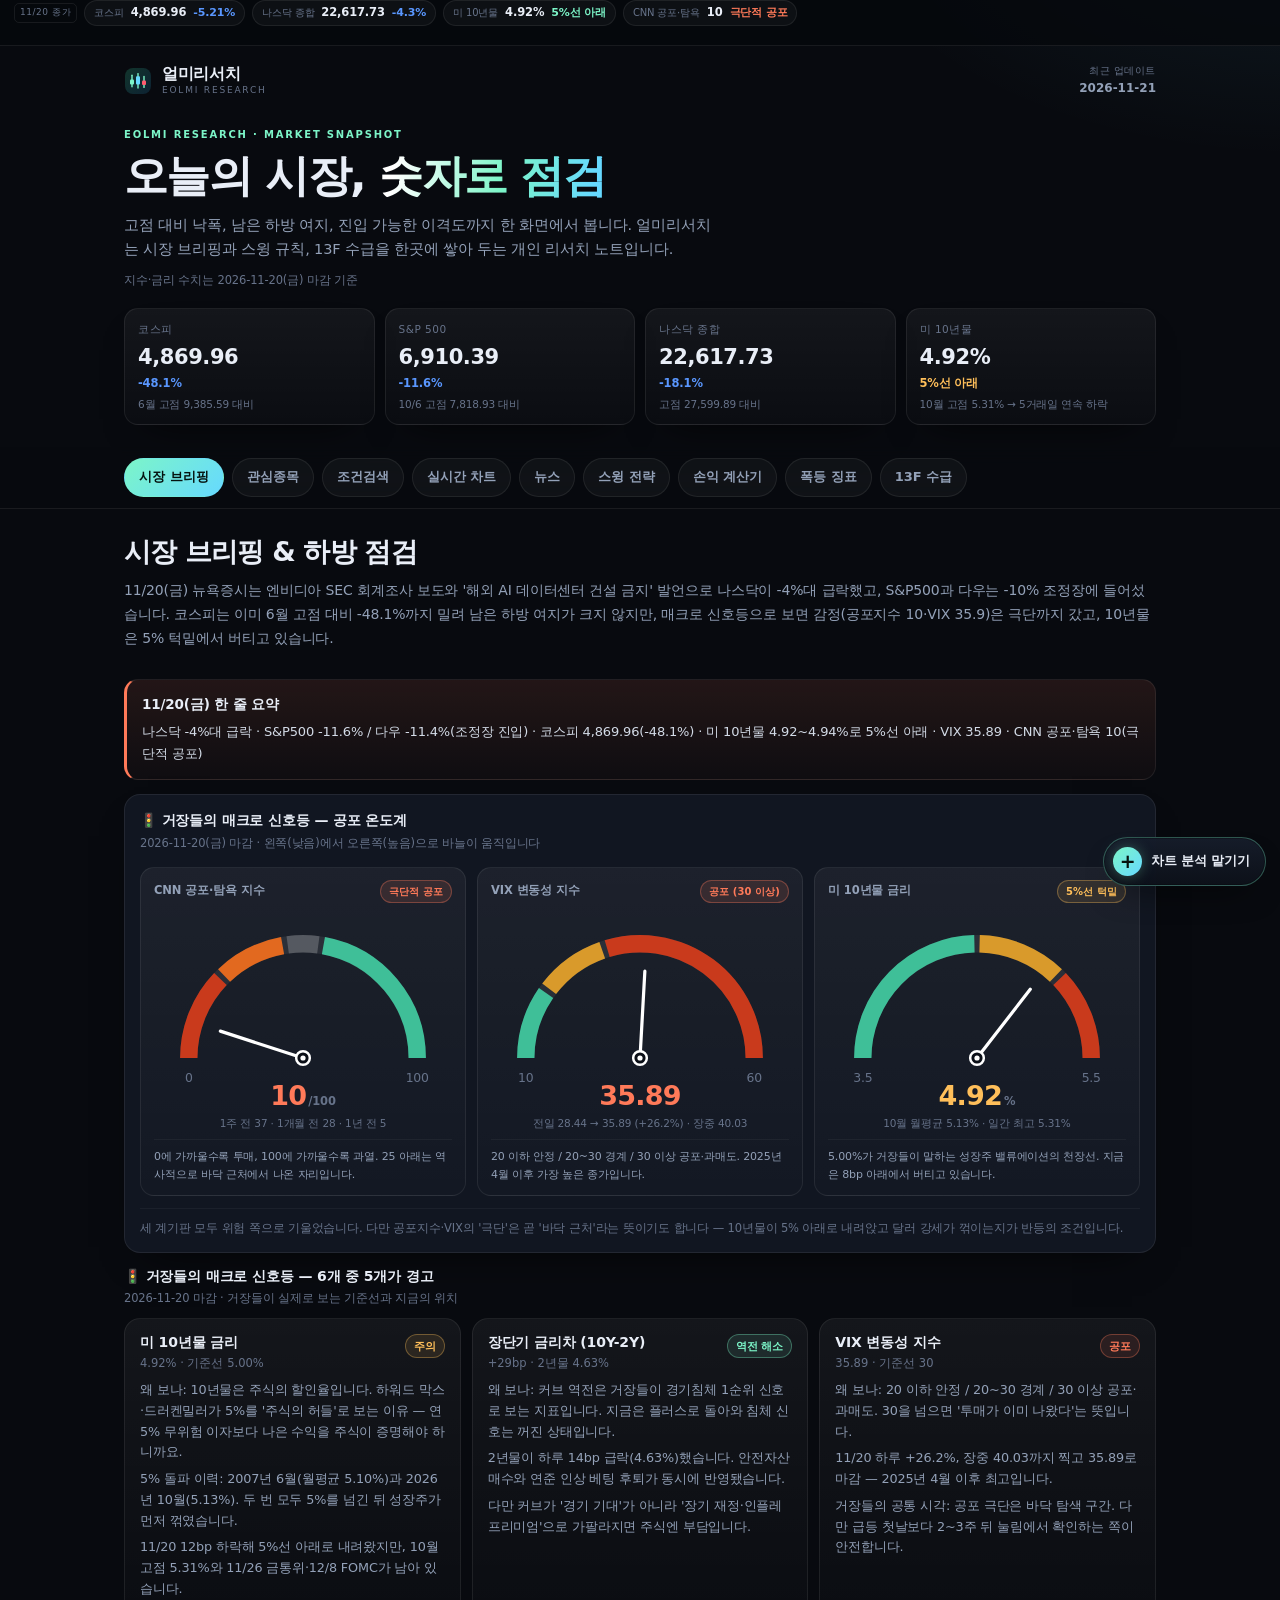
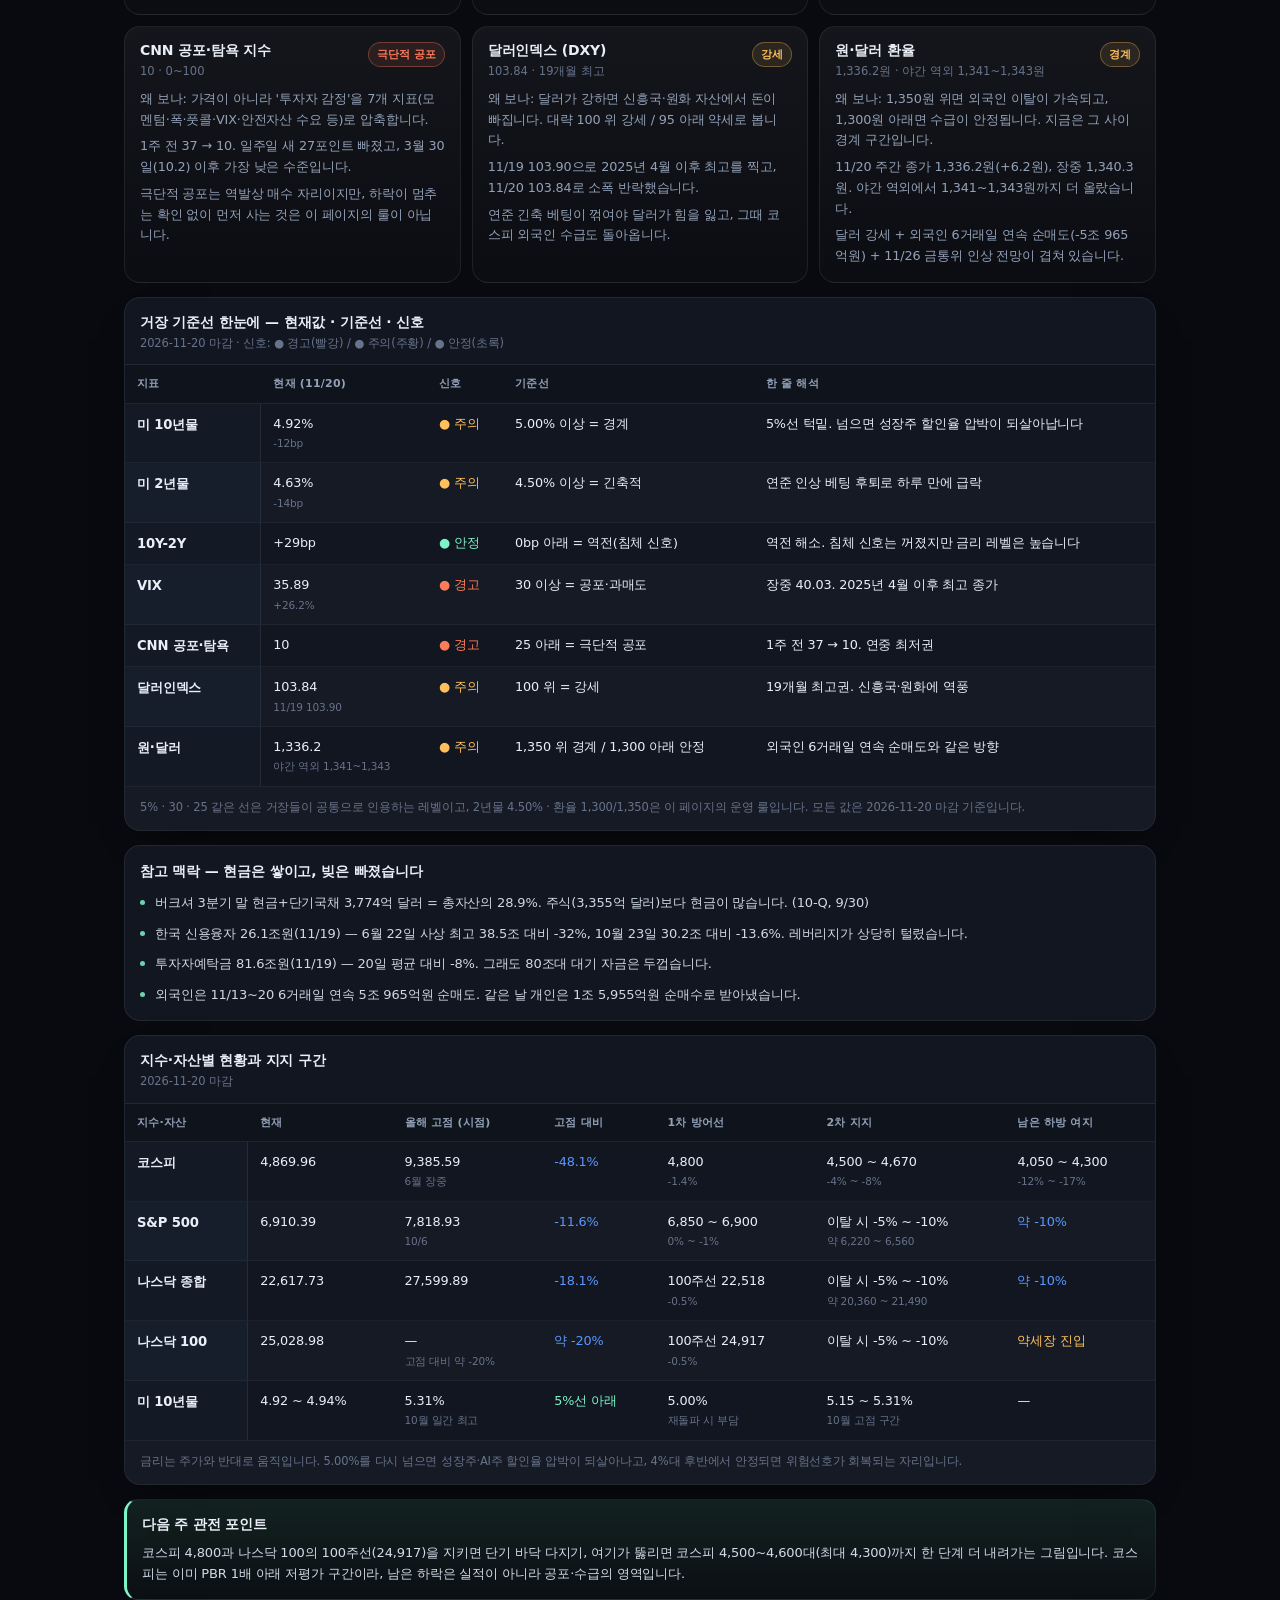
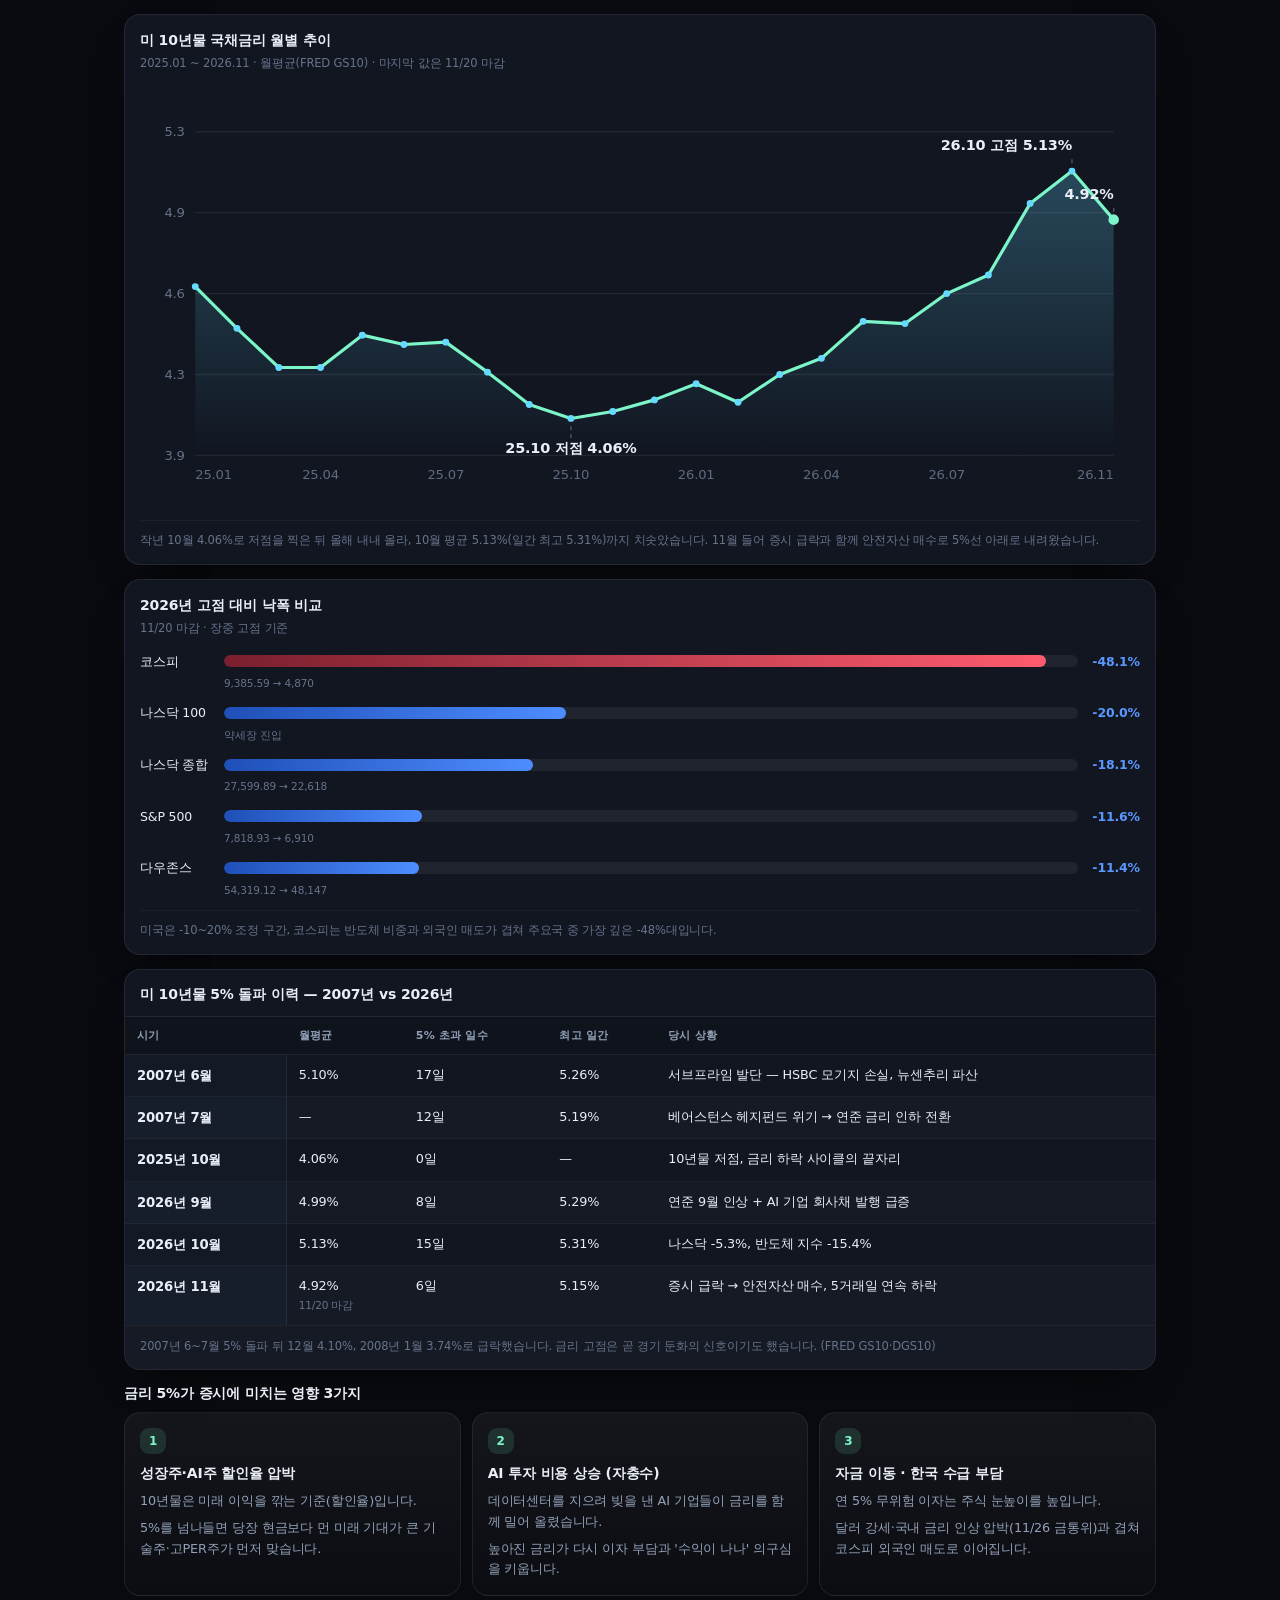
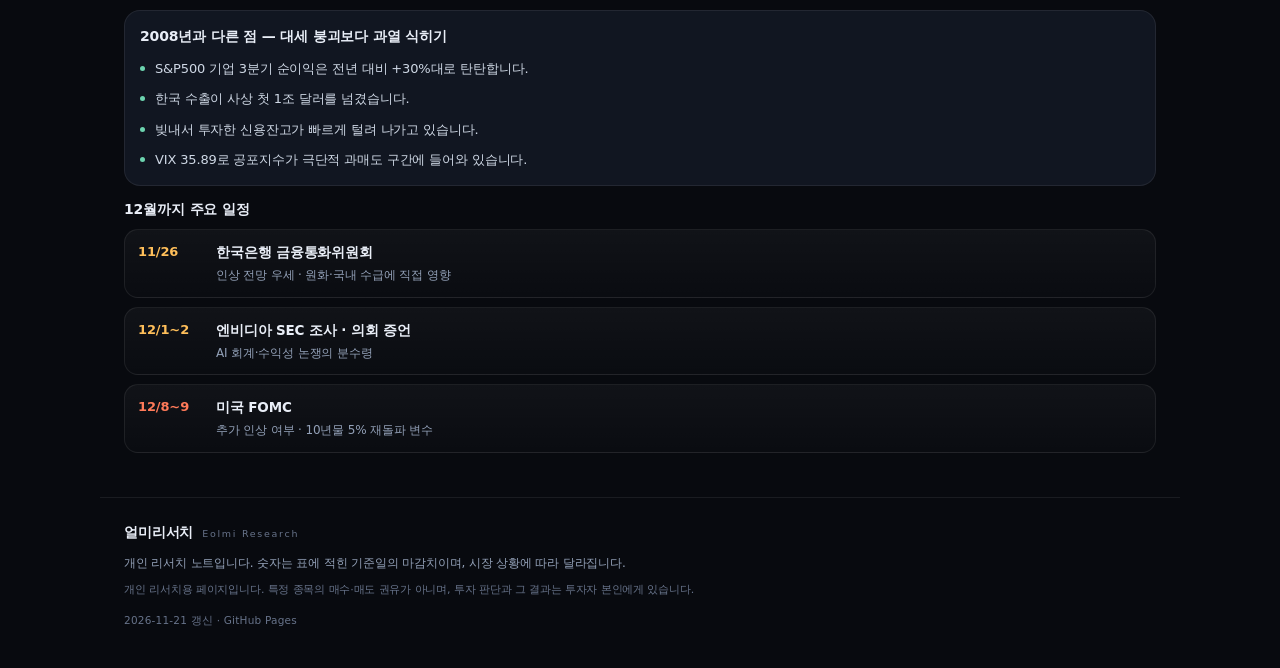
==== commit e03e1f93: "feat: 차트 분석 맡기기 업로드 버튼 — GitHub Contents API로 inbox/ 커밋" ====
--- a/index.html
+++ b/index.html
@@ -10,7 +10,8 @@
 <meta property="og:description" content="시장 브리핑 · 스윙 룰 · 13F 수급을 한 화면에.">
 <meta property="og:type" content="website">
 <link rel="icon" href="favicon.svg" type="image/svg+xml">
-<link rel="stylesheet" href="styles.css?v=20261121f">
+<link rel="stylesheet" href="styles.css?v=20261121g">
+<link rel="stylesheet" href="chart-inbox.css?v=20261121a">
 </head>
 <body>
 
@@ -67,6 +68,7 @@
   <p class="foot-meta"><span id="updated2">2026-11-21</span> 갱신 · GitHub Pages</p>
 </footer>
 
-<script src="app.js?v=20261121f"></script>
+<script src="app.js?v=20261121i"></script>
+<script src="chart-inbox.js?v=20261121a"></script>
 </body>
 </html>
--- a/chart-inbox.css
+++ b/chart-inbox.css
@@ -0,0 +1,228 @@
+/* 얼미리서치 — 차트 분석 맡기기(업로드) UI. 기존 테마 변수만 사용한다. */
+
+/* ---------- 플로팅 버튼 ---------- */
+.ci-fab{
+  position:fixed;right:14px;bottom:calc(14px + env(safe-area-inset-bottom));z-index:55;
+  display:flex;align-items:center;gap:9px;
+  padding:9px 15px 9px 9px;border-radius:999px;
+  border:1px solid rgba(124,245,200,.30);
+  background:linear-gradient(180deg,rgba(22,29,43,.96),rgba(13,17,26,.96));
+  color:var(--txt);font-weight:750;font-size:13px;letter-spacing:-.01em;
+  box-shadow:0 16px 34px -18px rgba(0,0,0,.95),0 0 0 1px rgba(0,0,0,.25) inset;
+  cursor:pointer;-webkit-tap-highlight-color:transparent;
+  backdrop-filter:blur(10px);transition:transform .16s ease,border-color .16s ease;
+}
+.ci-fab:hover{border-color:rgba(124,245,200,.62);transform:translateY(-1px)}
+.ci-fab:active{transform:translateY(0) scale(.985)}
+.ci-fab:focus-visible{outline:2px solid var(--accent-2);outline-offset:3px}
+.ci-fab .ci-plus{
+  width:29px;height:29px;flex:0 0 auto;border-radius:50%;display:grid;place-items:center;
+  background:linear-gradient(135deg,#7cf5c8,#66d9ff);
+  color:#06120e;font-size:19px;font-weight:900;line-height:1;
+  box-shadow:0 0 16px -4px rgba(124,245,200,.65);
+}
+.ci-fab .ci-fab-label{white-space:nowrap}
+@media (max-width:420px){
+  .ci-fab{right:12px;bottom:calc(12px + env(safe-area-inset-bottom));font-size:12.5px;padding:8px 13px 8px 8px}
+  .ci-fab .ci-plus{width:27px;height:27px;font-size:18px}
+}
+
+/* ---------- 모달 ---------- */
+.ci-modal{
+  position:fixed;inset:0;z-index:70;display:flex;align-items:flex-end;justify-content:center;
+  background:rgba(3,5,8,.76);-webkit-backdrop-filter:blur(4px);backdrop-filter:blur(4px);
+}
+.ci-modal[hidden]{display:none}
+/* 플로팅 버튼이 마지막 줄을 가리지 않도록 모바일에서만 여백 확보 */
+@media (max-width:640px){body{padding-bottom:calc(74px + env(safe-area-inset-bottom))}}
+.ci-card{
+  width:min(580px,100%);max-height:92vh;max-height:92dvh;display:flex;flex-direction:column;
+  background:var(--panel);border:1px solid var(--line);border-bottom:0;
+  border-radius:20px 20px 0 0;box-shadow:0 -24px 60px -24px #000;
+  animation:ci-rise .2s ease-out;
+}
+@keyframes ci-rise{from{transform:translateY(14px);opacity:.4}to{transform:none;opacity:1}}
+@media (min-width:640px){
+  .ci-modal{align-items:center;padding:18px}
+  .ci-card{border-radius:var(--radius);border-bottom:1px solid var(--line);max-height:min(90vh,800px)}
+}
+
+.ci-head{
+  display:flex;align-items:flex-start;justify-content:space-between;gap:10px;
+  padding:14px 14px 10px;border-bottom:1px solid var(--line-2);flex:0 0 auto;
+}
+.ci-title{font-size:15.5px;font-weight:820;letter-spacing:-.015em}
+.ci-sub{font-size:11.5px;color:var(--muted);margin-top:2px;line-height:1.5}
+.ci-close{
+  flex:0 0 auto;width:30px;height:30px;border-radius:9px;cursor:pointer;
+  border:1px solid var(--line);background:transparent;color:var(--muted);font-size:13px;
+}
+.ci-close:hover{color:var(--txt);border-color:var(--muted)}
+
+.ci-panes{display:flex;gap:6px;padding:10px 14px 0;flex:0 0 auto}
+.ci-pane-btn{
+  border:1px solid var(--line);background:transparent;color:var(--muted);
+  border-radius:999px;padding:6px 12px;font-size:12px;font-weight:720;cursor:pointer;
+}
+.ci-pane-btn.on{color:var(--txt);border-color:rgba(124,245,200,.45);background:rgba(124,245,200,.09)}
+
+.ci-body{
+  overflow:auto;-webkit-overflow-scrolling:touch;padding:12px 14px calc(16px + env(safe-area-inset-bottom));
+  flex:1 1 auto;overscroll-behavior:contain;
+}
+.ci-body[hidden],.ci-pane-body[hidden]{display:none}
+
+.ci-warn{
+  display:flex;gap:8px;align-items:flex-start;
+  border:1px solid rgba(255,191,90,.32);border-left:3px solid var(--warn);
+  background:rgba(255,191,90,.08);border-radius:11px;padding:9px 11px;
+  font-size:11.5px;line-height:1.6;color:#f4d7a6;margin-bottom:11px;
+}
+.ci-warn[hidden],.ci-okline[hidden]{display:none}
+.ci-warn b{color:#ffd79a}
+.ci-okline{
+  display:flex;gap:7px;align-items:center;border:1px solid rgba(124,245,200,.26);
+  background:rgba(124,245,200,.07);border-radius:11px;padding:8px 11px;
+  font-size:11.5px;color:var(--accent);margin-bottom:11px;line-height:1.5;
+}
+
+/* 파일 놓는 영역 */
+.ci-drop{
+  border:1.5px dashed rgba(124,245,200,.28);border-radius:14px;
+  background:rgba(255,255,255,.022);
+  padding:18px 14px;text-align:center;cursor:pointer;
+  transition:border-color .15s ease,background .15s ease;
+}
+.ci-drop:hover,.ci-drop:focus-visible{border-color:rgba(124,245,200,.6);background:rgba(124,245,200,.05);outline:none}
+.ci-drop.over{border-color:var(--accent);background:rgba(124,245,200,.10)}
+.ci-drop-ico{
+  width:38px;height:38px;margin:0 auto 8px;border-radius:12px;display:grid;place-items:center;
+  border:1px solid rgba(124,245,200,.30);background:rgba(124,245,200,.08);
+  color:var(--accent);font-size:20px;font-weight:800;
+}
+.ci-drop-t{font-size:13px;font-weight:750;color:var(--txt)}
+.ci-drop-s{font-size:11px;color:var(--dim);margin-top:4px;line-height:1.55}
+.ci-drop-s kbd{
+  font:inherit;font-size:10.5px;border:1px solid var(--line);border-radius:5px;
+  padding:1px 4px;color:var(--muted);background:rgba(255,255,255,.04);
+}
+
+/* 썸네일 */
+.ci-thumbs{display:grid;grid-template-columns:repeat(3,1fr);gap:8px;margin-top:10px}
+.ci-thumbs:empty{display:none}
+.ci-thumb{
+  position:relative;border:1px solid var(--line);border-radius:11px;overflow:hidden;
+  background:var(--panel-2);aspect-ratio:4/3;
+}
+.ci-thumb img{width:100%;height:100%;object-fit:cover;display:block}
+.ci-thumb-x{
+  position:absolute;top:4px;right:4px;width:21px;height:21px;border-radius:50%;
+  border:1px solid rgba(255,255,255,.18);background:rgba(6,9,14,.78);color:#fff;
+  font-size:11px;line-height:1;cursor:pointer;display:grid;place-items:center;padding:0;
+}
+.ci-thumb-n{
+  position:absolute;left:0;right:0;bottom:0;padding:3px 5px;font-size:9.5px;
+  color:#dfe7f5;background:linear-gradient(180deg,transparent,rgba(4,6,10,.88));
+  white-space:nowrap;overflow:hidden;text-overflow:ellipsis;
+}
+@media (min-width:520px){.ci-thumbs{grid-template-columns:repeat(4,1fr)}}
+
+.ci-memo{
+  width:100%;margin-top:11px;min-height:64px;resize:vertical;
+  border:1px solid var(--line);border-radius:11px;background:rgba(255,255,255,.025);
+  color:var(--txt);padding:9px 11px;font-size:12.5px;line-height:1.55;font-family:inherit;
+}
+.ci-memo:focus{outline:none;border-color:rgba(124,245,200,.5);background:rgba(124,245,200,.04)}
+.ci-memo::placeholder{color:var(--dim)}
+
+.ci-actions{display:flex;gap:8px;align-items:center;margin-top:11px}
+.ci-primary{
+  flex:1 1 auto;border:1px solid rgba(124,245,200,.42);border-radius:12px;
+  background:linear-gradient(180deg,rgba(124,245,200,.22),rgba(102,217,255,.12));
+  color:#eafff7;font-weight:800;font-size:13.5px;padding:11px 14px;cursor:pointer;
+  transition:filter .15s ease,opacity .15s ease;
+}
+.ci-primary:hover{filter:brightness(1.12)}
+.ci-primary:disabled{opacity:.45;cursor:default;filter:none}
+.ci-ghost{
+  flex:0 0 auto;border:1px solid var(--line);border-radius:12px;background:transparent;
+  color:var(--muted);font-size:12px;font-weight:700;padding:11px 12px;cursor:pointer;
+}
+.ci-ghost:hover{color:var(--txt);border-color:var(--muted)}
+.ci-ghost[hidden]{display:none}
+
+.ci-msg{margin-top:10px;font-size:12px;line-height:1.65;border-radius:11px;padding:9px 11px;border:1px solid var(--line);color:var(--muted);background:rgba(255,255,255,.02)}
+.ci-msg[hidden]{display:none}
+.ci-msg.ok{border-color:rgba(124,245,200,.34);background:rgba(124,245,200,.08);color:#c8ffe9}
+.ci-msg.err{border-color:rgba(255,122,89,.38);background:rgba(255,122,89,.09);color:#ffcbbc}
+.ci-msg.busy{border-color:rgba(102,217,255,.32);background:rgba(102,217,255,.07);color:#cbeaff}
+.ci-msg code{
+  display:block;margin-top:6px;font-family:ui-monospace,SFMono-Regular,Menlo,monospace;
+  font-size:10.8px;color:#bfe9ff;word-break:break-all;line-height:1.55;
+}
+.ci-msg .ci-hint{display:block;margin-top:5px;color:inherit;opacity:.86;font-size:11.3px}
+
+/* 최근 업로드 */
+.ci-recent{margin-top:16px;border-top:1px solid var(--line-2);padding-top:11px}
+.ci-recent-h{display:flex;align-items:baseline;justify-content:space-between;gap:8px;margin-bottom:7px}
+.ci-recent-h b{font-size:11.5px;letter-spacing:.02em;color:var(--muted);font-weight:800}
+.ci-recent-h span{font-size:10.5px;color:var(--dim)}
+.ci-list{display:grid;gap:5px}
+.ci-list:empty::after{content:"아직 올린 차트가 없습니다.";font-size:11.5px;color:var(--dim)}
+.ci-item{
+  display:flex;gap:8px;align-items:flex-start;border:1px solid var(--line-2);border-radius:9px;
+  padding:7px 9px;background:rgba(255,255,255,.018);font-size:11.5px;line-height:1.5;
+}
+.ci-dot{flex:0 0 auto;width:6px;height:6px;border-radius:50%;margin-top:6px;background:var(--dim)}
+.ci-dot.ok{background:var(--accent);box-shadow:0 0 7px rgba(124,245,200,.65)}
+.ci-dot.fail{background:var(--alert)}
+.ci-item-main{min-width:0;flex:1 1 auto}
+.ci-item-t{color:var(--txt);font-weight:650;word-break:break-all}
+.ci-item-s{color:var(--dim);font-size:10.5px;margin-top:1px;word-break:break-all}
+.ci-item-s em{font-style:normal;color:var(--muted)}
+
+/* 설정 */
+.ci-field{margin-bottom:12px}
+.ci-label{display:block;font-size:11.5px;font-weight:780;color:var(--muted);margin-bottom:5px;letter-spacing:.01em}
+.ci-input{
+  width:100%;border:1px solid var(--line);border-radius:10px;background:rgba(255,255,255,.03);
+  color:var(--txt);padding:9px 11px;font-size:12.5px;font-family:inherit;
+}
+.ci-input:focus{outline:none;border-color:rgba(124,245,200,.5)}
+.ci-input::placeholder{color:var(--dim)}
+.ci-input.mono{font-family:ui-monospace,SFMono-Regular,Menlo,monospace;font-size:11.5px}
+.ci-row{display:flex;gap:8px}
+.ci-row>*{min-width:0}
+.ci-note{font-size:10.9px;color:var(--dim);line-height:1.6;margin-top:5px}
+.ci-note b{color:var(--muted);font-weight:750}
+.ci-state{font-size:11.5px;line-height:1.6;border-radius:9px;padding:7px 10px;margin-top:6px;border:1px solid var(--line);color:var(--muted);background:rgba(255,255,255,.02)}
+.ci-state[hidden]{display:none}
+.ci-state.ok{border-color:rgba(124,245,200,.3);background:rgba(124,245,200,.07);color:#c3ffe8}
+.ci-state.err{border-color:rgba(255,122,89,.34);background:rgba(255,122,89,.08);color:#ffc9ba}
+.ci-state.busy{border-color:rgba(102,217,255,.3);background:rgba(102,217,255,.07);color:#c9e9ff}
+
+.ci-guide{margin-top:14px;border:1px solid var(--line);border-radius:12px;background:rgba(255,255,255,.018);overflow:hidden}
+.ci-guide>summary{
+  cursor:pointer;padding:10px 12px;font-size:12px;font-weight:760;color:var(--txt);
+  list-style:none;display:flex;align-items:center;gap:7px;
+}
+.ci-guide>summary::-webkit-details-marker{display:none}
+.ci-guide>summary::before{content:"?";flex:0 0 auto;width:16px;height:16px;border-radius:50%;display:grid;place-items:center;font-size:10px;font-weight:800;color:var(--accent);border:1px solid rgba(124,245,200,.4);background:rgba(124,245,200,.1)}
+.ci-guide[open]>summary{border-bottom:1px solid var(--line-2)}
+.ci-steps{margin:0;padding:11px 13px 12px 28px;display:grid;gap:7px;font-size:11.6px;line-height:1.62;color:var(--muted)}
+.ci-steps li::marker{color:var(--accent);font-weight:800}
+.ci-steps b{color:var(--txt);font-weight:750}
+.ci-steps code{
+  font-family:ui-monospace,SFMono-Regular,Menlo,monospace;font-size:10.8px;
+  border:1px solid var(--line);border-radius:5px;padding:1px 4px;color:#bfe9ff;background:rgba(102,217,255,.07);
+}
+.ci-foot{font-size:10.6px;color:var(--dim);line-height:1.65;margin-top:12px;border-top:1px solid var(--line-2);padding-top:9px}
+.ci-foot a{color:var(--accent-2);text-decoration:none}
+
+/* 알림용 살짝 튀는 효과 */
+@keyframes ci-pulse{0%{box-shadow:0 0 0 0 rgba(124,245,200,.42)}70%{box-shadow:0 0 0 12px rgba(124,245,200,0)}100%{box-shadow:0 0 0 0 rgba(124,245,200,0)}}
+.ci-fab.pulse .ci-plus{animation:ci-pulse 1.6s ease-out 2}
+@media (prefers-reduced-motion:reduce){
+  .ci-card{animation:none}
+  .ci-fab.pulse .ci-plus{animation:none}
+}
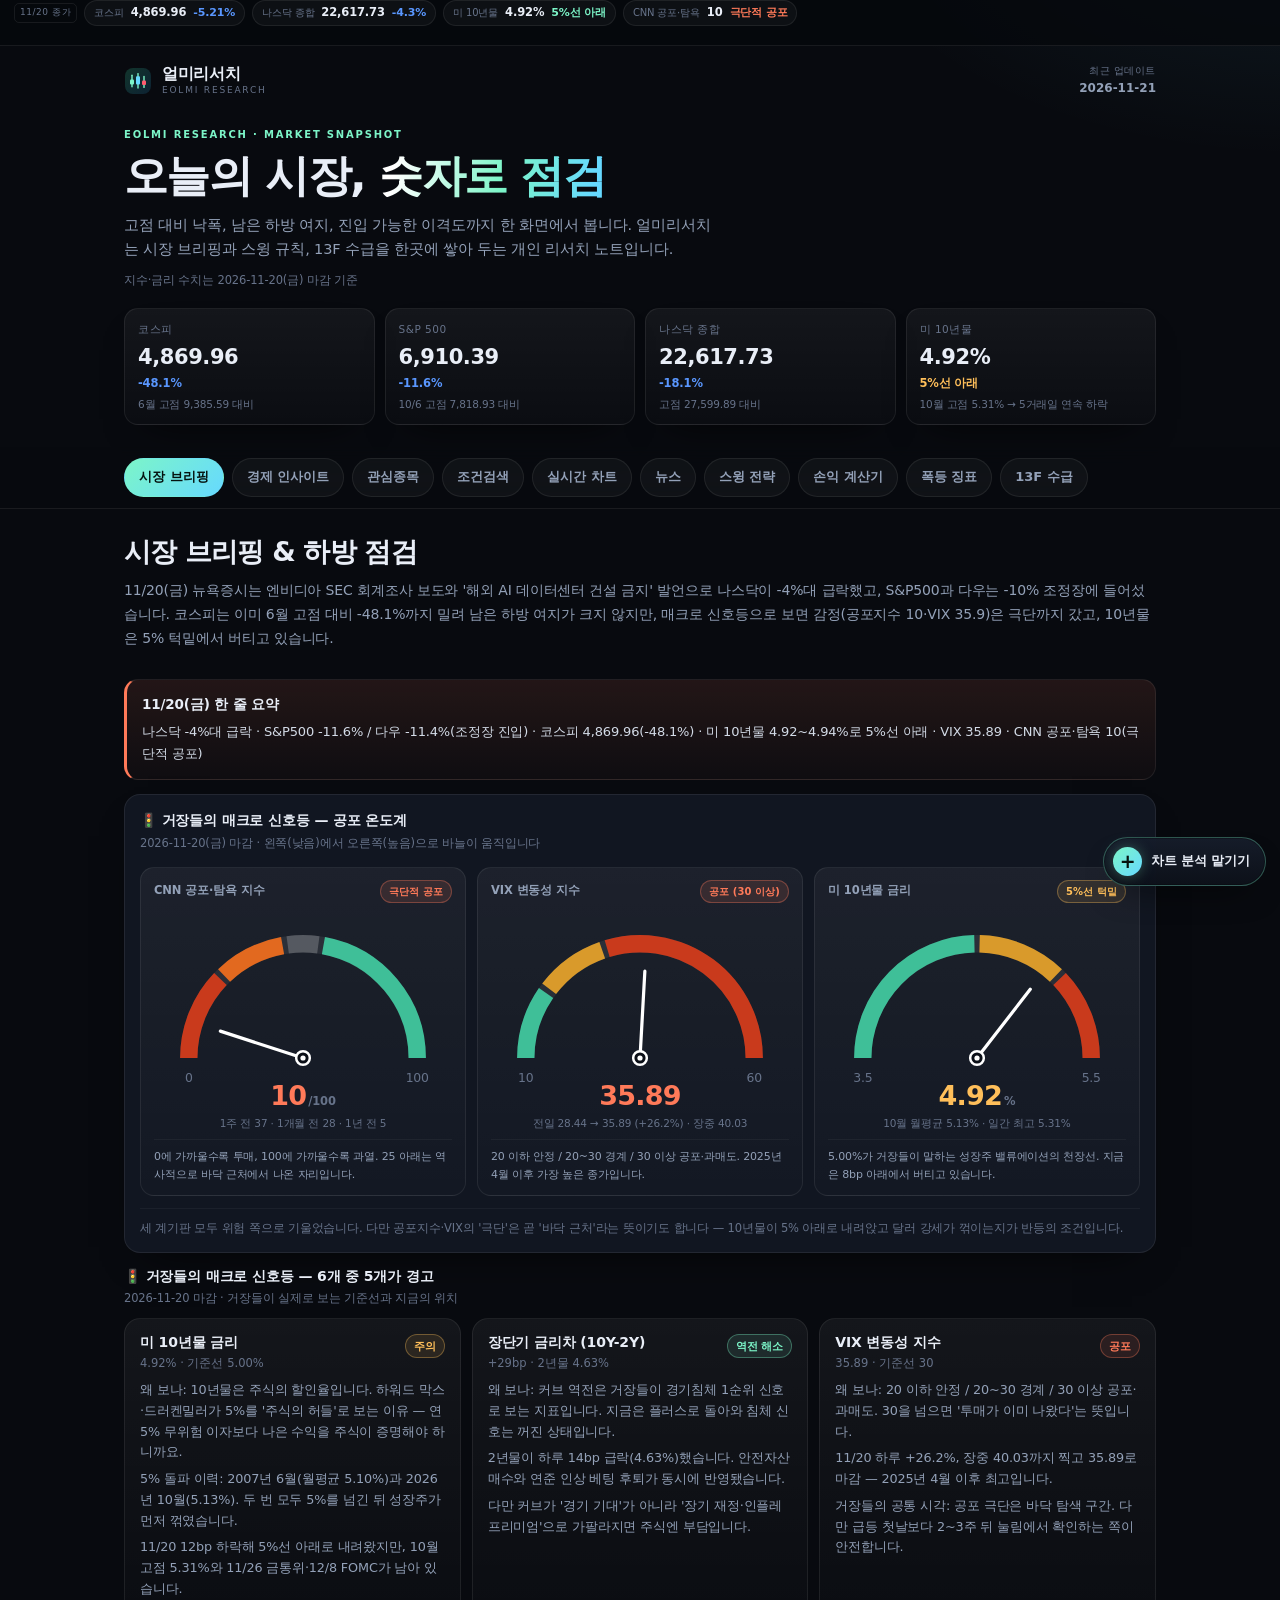
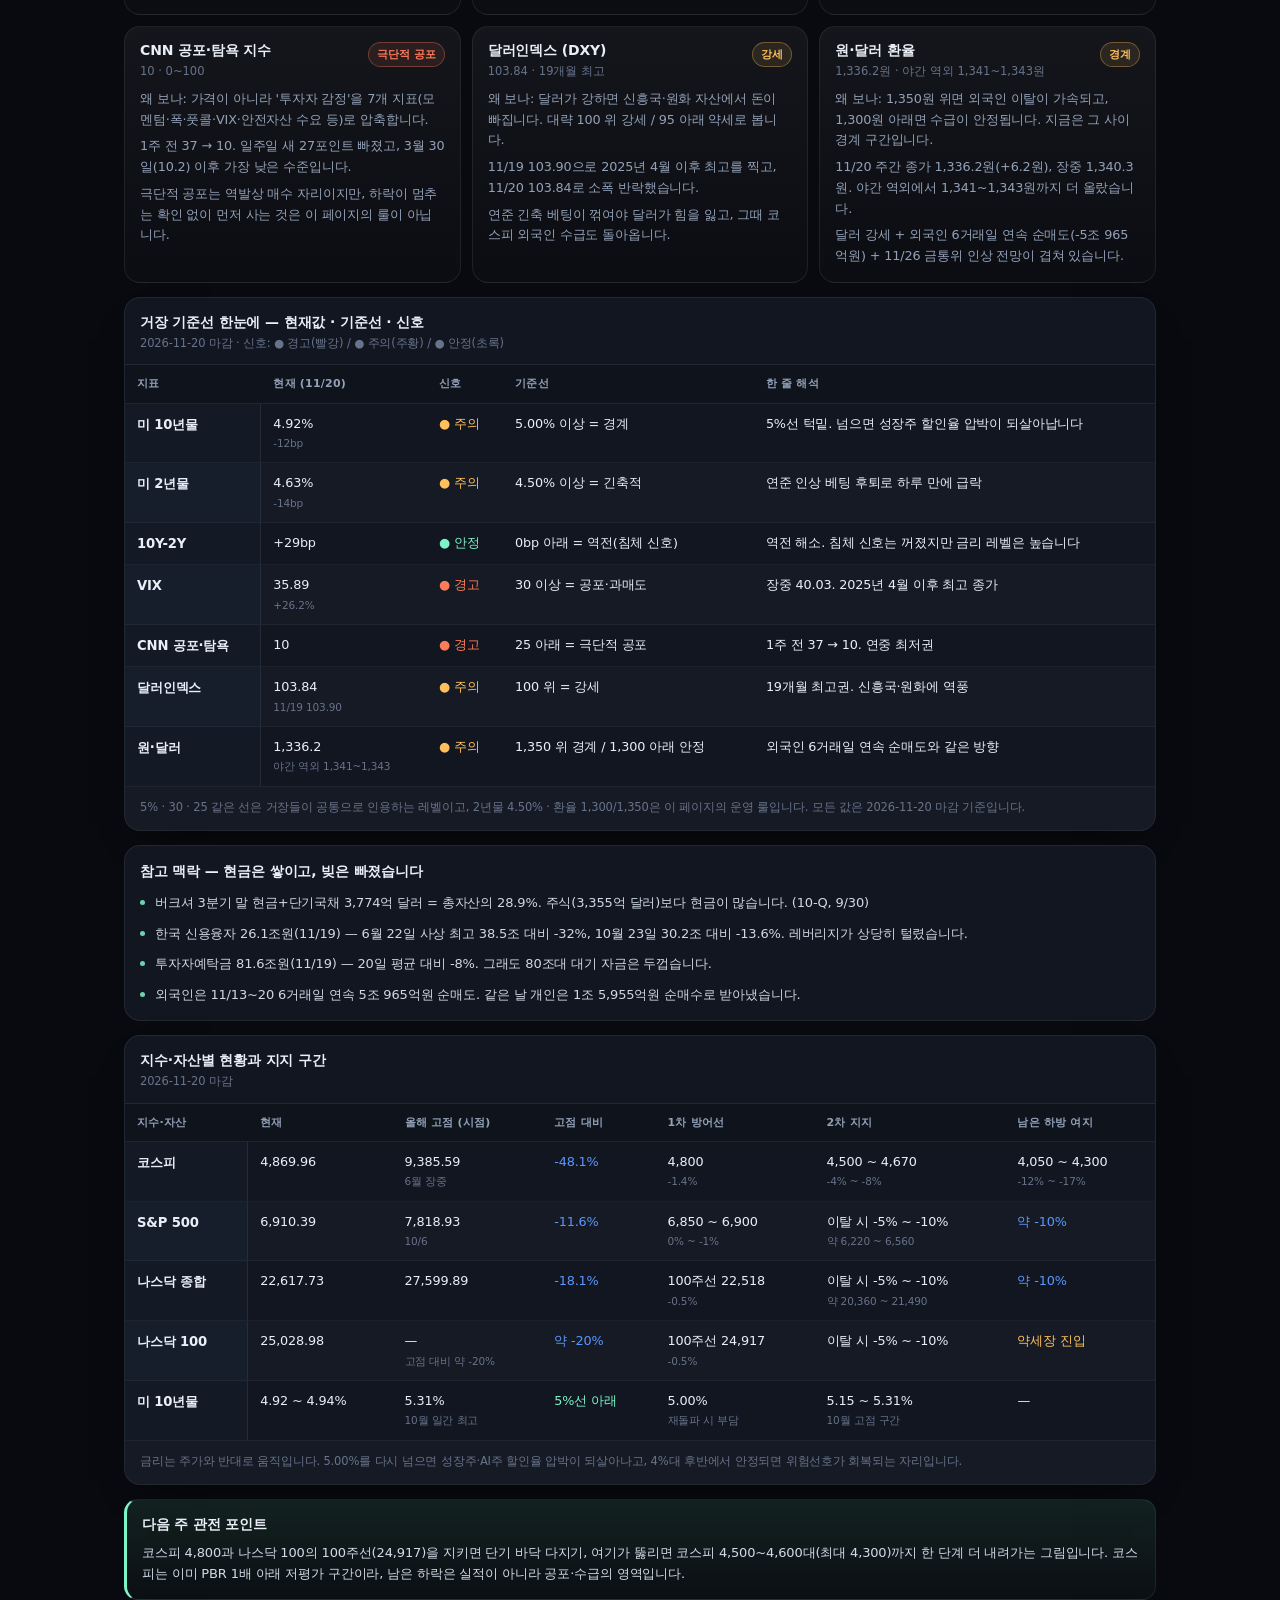
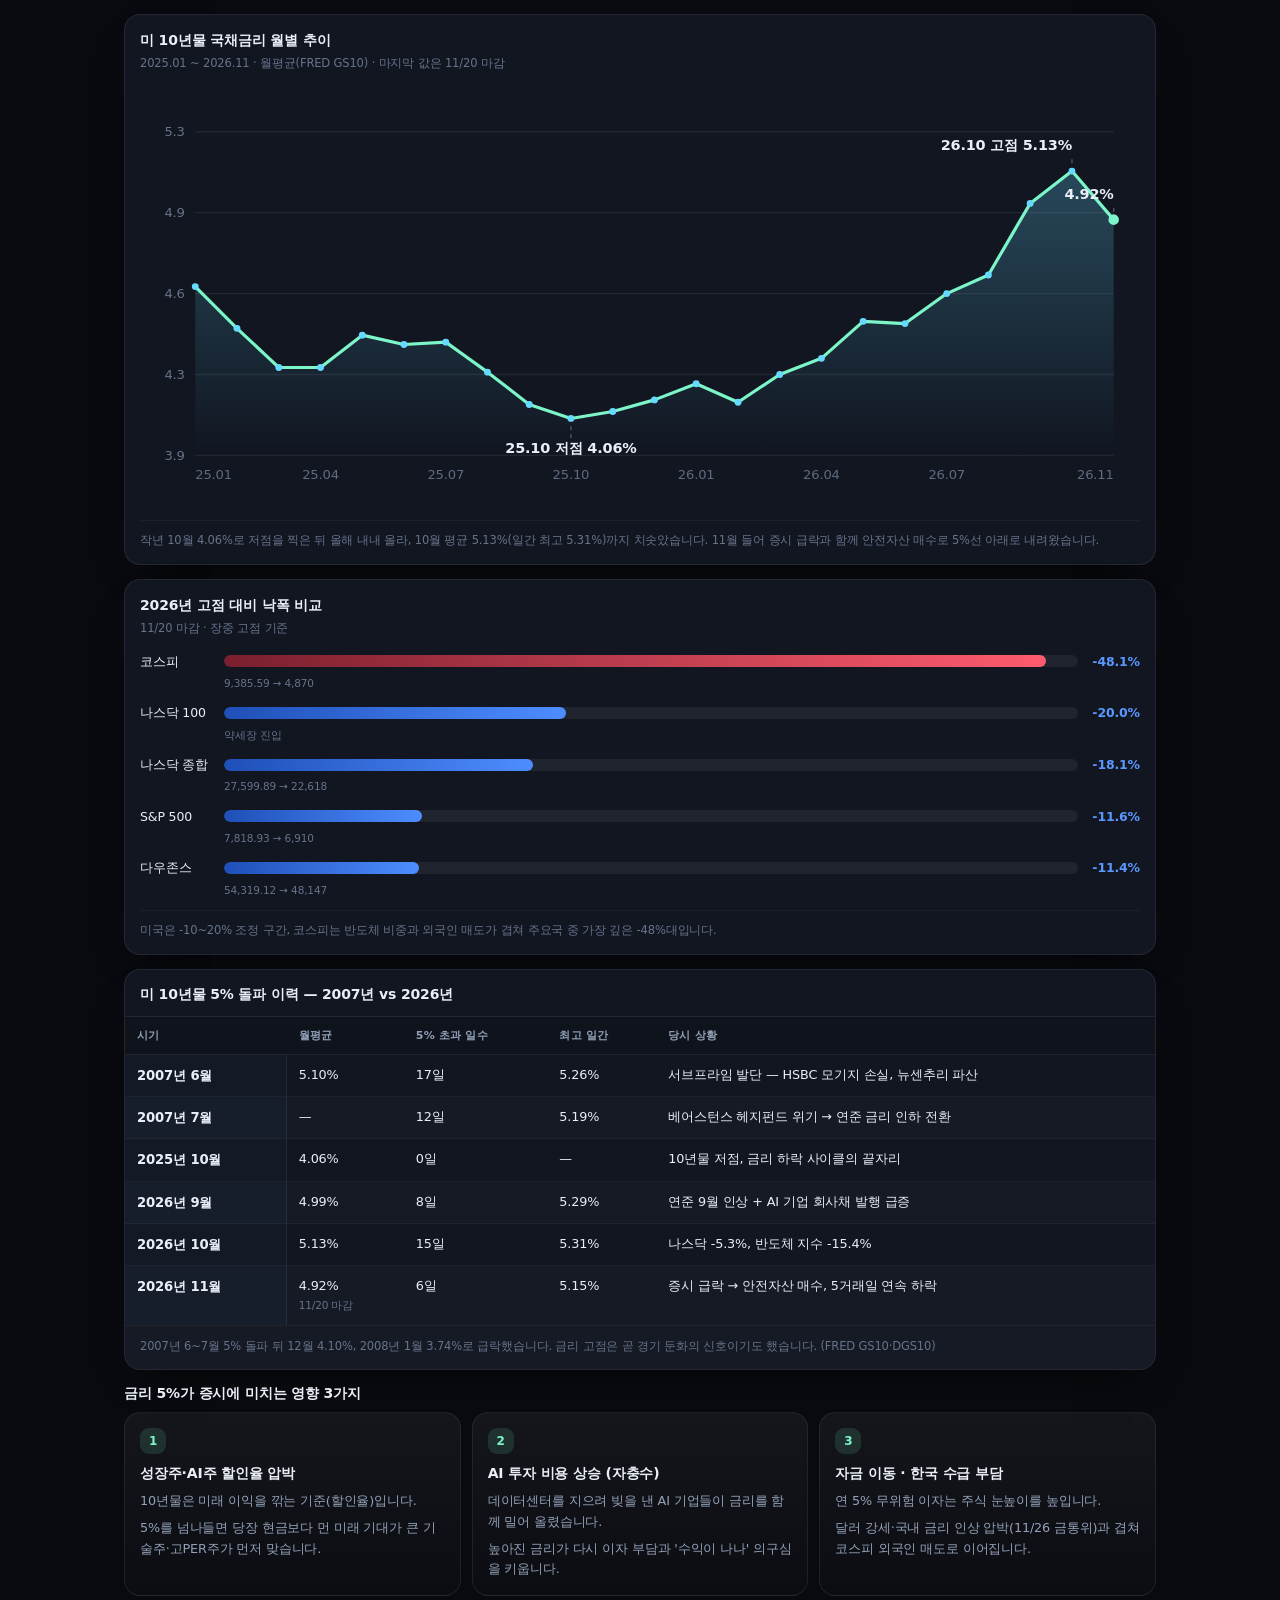
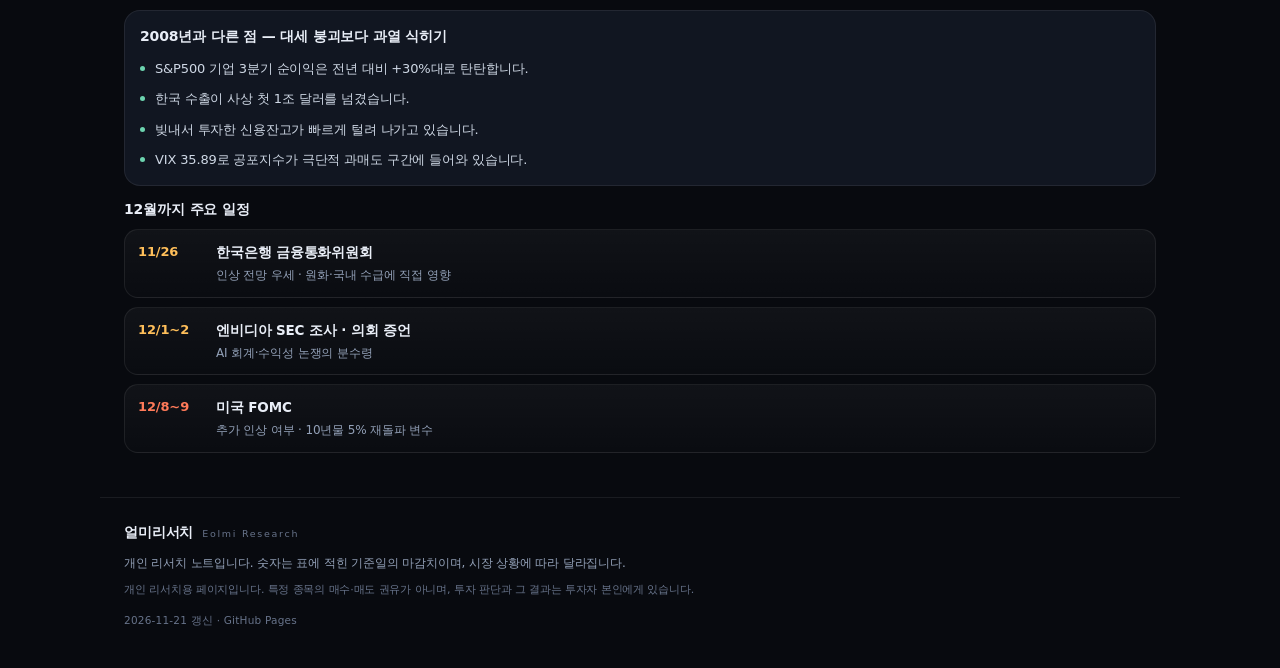
==== commit eb1faa2e: "feat: 경제 인사이트 탭 추가 — 자산별 자금 흐름·한국 부동산·매집/대피 신호 - data/money-flow.json(없으면 money-flow.sample.json)을 읽" ====
--- a/index.html
+++ b/index.html
@@ -4,14 +4,15 @@
 <meta charset="utf-8">
 <meta name="viewport" content="width=device-width, initial-scale=1, viewport-fit=cover">
 <title>얼미리서치 · 주식 인사이트</title>
-<meta name="description" content="얼미리서치(Eolmi Research) — 시장 브리핑과 지지 구간, 국내 스윙 20일선 이격도 룰, 테슬라·엔비디아 폭등 직전 징표, 월가 13F 수급을 한 화면에 정리한 개인 리서치 페이지.">
+<meta name="description" content="얼미리서치(Eolmi Research) — 시장 브리핑, 경제 인사이트(자산별 자금 흐름과 한국 부동산), 국내 스윙 20일선 이격도 룰, 테슬라·엔비디아 폭등 직전 징표, 월가 13F 수급을 한 화면에 정리한 개인 리서치 페이지.">
 <meta name="theme-color" content="#080a0f">
 <meta property="og:title" content="얼미리서치 · 주식 인사이트">
-<meta property="og:description" content="시장 브리핑 · 스윙 룰 · 13F 수급을 한 화면에.">
+<meta property="og:description" content="시장 브리핑 · 경제 인사이트 · 스윙 룰 · 13F 수급을 한 화면에.">
 <meta property="og:type" content="website">
 <link rel="icon" href="favicon.svg" type="image/svg+xml">
 <link rel="stylesheet" href="styles.css?v=20261121g">
-<link rel="stylesheet" href="chart-inbox.css?v=20261121a">
+<link rel="stylesheet" href="money-flow.css?v=20261121a">
+<link rel="stylesheet" href="chart-inbox.css?v=20261121b">
 </head>
 <body>
 
@@ -68,7 +69,8 @@
   <p class="foot-meta"><span id="updated2">2026-11-21</span> 갱신 · GitHub Pages</p>
 </footer>
 
-<script src="app.js?v=20261121i"></script>
-<script src="chart-inbox.js?v=20261121a"></script>
+<script src="money-flow.js?v=20261121a"></script>
+<script src="app.js?v=20261121j"></script>
+<script src="chart-inbox.js?v=20261121b"></script>
 </body>
 </html>
--- a/money-flow.css
+++ b/money-flow.css
@@ -0,0 +1,200 @@
+/* ---------- 경제 인사이트 (자금 흐름) ---------- */
+.mf{margin-top:0}
+
+.mf-topbar{
+  display:flex;flex-wrap:wrap;align-items:center;gap:8px;
+  font-size:11.5px;color:var(--dim);letter-spacing:.01em;
+}
+.mf-cron b{color:var(--accent);font-weight:750}
+.mf-sample{
+  font-size:10px;font-weight:750;letter-spacing:.04em;
+  padding:2px 8px;border-radius:999px;
+  color:var(--warn);border:1px solid rgba(255,191,90,.34);background:rgba(255,191,90,.10);
+}
+.mf-sample-note{font-size:11.5px;color:var(--warn);line-height:1.65;margin-top:8px;opacity:.92}
+
+.mf-hero{
+  display:flex;align-items:center;justify-content:space-between;gap:12px;
+  margin-top:11px;padding:14px 15px;
+  border:1px solid var(--line);border-radius:var(--radius);
+  background:linear-gradient(180deg,rgba(255,255,255,.05),rgba(255,255,255,.015));
+}
+.mf-hero-l{display:flex;flex-direction:column;gap:3px;min-width:0}
+.mf-k{font-size:10px;letter-spacing:.12em;color:var(--dim)}
+.mf-asof{font-size:15px;font-weight:750;letter-spacing:-.01em;font-variant-numeric:tabular-nums}
+.mf-basis{font-size:10px;color:var(--dim);letter-spacing:.02em}
+.mf-regime{
+  flex:0 0 auto;font-size:12px;font-weight:800;letter-spacing:.02em;
+  padding:6px 12px;border-radius:999px;border:1px solid var(--line);
+  color:var(--muted);background:rgba(255,255,255,.04);white-space:nowrap;
+}
+.mf-rg-up{color:var(--pos);border-color:rgba(255,91,110,.38);background:rgba(255,91,110,.12)}
+.mf-rg-mid{color:var(--warn);border-color:rgba(255,191,90,.40);background:rgba(255,191,90,.12)}
+.mf-rg-down{color:var(--neg);border-color:rgba(90,151,255,.40);background:rgba(90,151,255,.12)}
+.mf-rg-none{color:var(--muted)}
+.mf-regime-note{font-size:13px;color:#cfd8e5;line-height:1.68;margin-top:10px}
+
+.mf-flash{
+  margin-top:12px;padding:12px 14px;border-radius:14px;
+  border:1px solid rgba(255,122,89,.34);border-left:3px solid var(--alert);
+  background:linear-gradient(180deg,rgba(255,122,89,.12),rgba(255,122,89,.03));
+}
+.mf-flash-h{display:flex;align-items:center;gap:7px;font-size:12.5px;font-weight:800;color:var(--alert)}
+.mf-flash-dot{width:7px;height:7px;border-radius:50%;background:var(--alert);box-shadow:0 0 0 4px rgba(255,122,89,.16)}
+.mf-flash p{font-size:12.5px;color:#ecd3ca;line-height:1.6;margin-top:6px}
+
+.mf-body{margin-top:2px}
+.mf-sec-head{display:flex;flex-wrap:wrap;align-items:baseline;gap:3px 9px;margin:20px 0 10px}
+.mf-sec-head h3{font-size:15px;font-weight:800;letter-spacing:-.02em}
+.mf-sec-head h3 em{font-style:normal;font-size:11px;font-weight:650;color:var(--accent);letter-spacing:0;margin-left:5px}
+.mf-sec-sub{font-size:11px;color:var(--dim)}
+
+/* ---------- 자산 카드 ---------- */
+.mf-assets{display:grid;gap:10px;grid-template-columns:1fr}
+.mf-asset{
+  border:1px solid var(--line);border-radius:14px;padding:12px 13px;min-width:0;
+  background:linear-gradient(180deg,rgba(255,255,255,.045),rgba(255,255,255,.012));
+}
+.mf-asset-head{display:flex;align-items:flex-start;justify-content:space-between;gap:8px}
+.mf-asset-head h4{
+  font-size:13px;font-weight:750;letter-spacing:-.01em;line-height:1.32;
+  word-break:keep-all;min-width:0;
+}
+.mf-flowtag{
+  flex:0 0 auto;font-size:10px;font-weight:750;white-space:nowrap;
+  padding:3px 7px;border-radius:999px;border:1px solid var(--line);color:var(--muted);
+}
+.mf-ft-in{color:var(--pos);border-color:rgba(255,91,110,.34);background:rgba(255,91,110,.10)}
+.mf-ft-out{color:var(--neg);border-color:rgba(90,151,255,.34);background:rgba(90,151,255,.10)}
+.mf-ft-flat{color:var(--muted)}
+.mf-amount{
+  margin-top:8px;font-size:clamp(19px,5.4vw,23px);font-weight:800;letter-spacing:-.03em;
+  line-height:1.12;white-space:nowrap;font-variant-numeric:tabular-nums;color:var(--muted);
+}
+.mf-on-in .mf-amount{color:var(--pos)}
+.mf-on-out .mf-amount{color:var(--neg)}
+.mf-bar{height:5px;border-radius:999px;background:rgba(255,255,255,.07);margin-top:9px;overflow:hidden}
+.mf-bar i{display:block;height:100%;border-radius:999px}
+.mf-period{
+  margin-top:8px;font-size:10px;color:var(--dim);line-height:1.45;
+  white-space:nowrap;overflow:hidden;text-overflow:ellipsis;
+}
+.mf-ytd{white-space:nowrap}
+.mf-on-in .mf-bar i{background:linear-gradient(90deg,rgba(255,91,110,.95),rgba(255,91,110,.40))}
+.mf-on-out .mf-bar i{background:linear-gradient(90deg,rgba(90,151,255,.95),rgba(90,151,255,.40))}
+.mf-asset-foot{display:flex;align-items:center;gap:8px;margin-top:10px;font-size:10.5px;color:var(--dim);min-width:0}
+.mf-ytd b{font-weight:750}
+.mf-unit{margin-left:auto;letter-spacing:.04em;opacity:.85;white-space:nowrap}
+.mf-src-link{color:var(--accent-2);text-decoration:none;font-weight:650;white-space:nowrap;flex:0 0 auto}
+.mf-src-link:hover{text-decoration:underline}
+
+/* ---------- 한국 부동산 ---------- */
+.mf-prop{border:1px solid var(--line);border-radius:var(--radius);background:var(--panel);padding:13px}
+.mf-prop-grid{display:grid;gap:9px;grid-template-columns:1fr}
+.mf-tile{border:1px solid var(--line-2);border-radius:12px;padding:11px 12px;background:rgba(255,255,255,.026);min-width:0}
+.mf-tile-k{font-size:10.5px;letter-spacing:.05em;color:var(--dim)}
+.mf-rows{margin-top:7px;display:grid;gap:6px}
+.mf-row{display:flex;align-items:baseline;justify-content:space-between;gap:10px;font-size:13px;line-height:1.3}
+.mf-row span{color:var(--muted);font-size:11.5px;white-space:nowrap}
+.mf-row b{font-weight:750;font-variant-numeric:tabular-nums;white-space:nowrap}
+.mf-tile-foot{display:flex;flex-wrap:wrap;align-items:center;gap:6px;margin-top:9px;font-size:11px;font-weight:750;line-height:1.45}
+.mf-dir-up{color:var(--warn)}
+.mf-dir-down{color:var(--accent)}
+.mf-dir-flat{color:var(--muted)}
+.mf-dirnote{font-weight:500;color:var(--dim);font-size:10.5px}
+.mf-foot-mute{font-weight:500;color:var(--dim);font-size:10.5px}
+.mf-big{font-size:26px;font-weight:800;letter-spacing:-.03em;line-height:1.1;margin-top:6px;font-variant-numeric:tabular-nums}
+.mf-meter{height:6px;border-radius:999px;background:rgba(255,255,255,.07);margin-top:10px;overflow:hidden}
+.mf-meter i{display:block;height:100%;border-radius:999px;background:linear-gradient(90deg,var(--accent),var(--accent-2))}
+.mf-prop-more{margin-top:10px;border-top:1px solid var(--line-2);padding-top:8px;font-size:10.5px;color:var(--dim);line-height:1.65}
+.mf-prop-more summary{cursor:pointer;color:var(--muted);font-size:10.5px;font-weight:650;list-style:none}
+.mf-prop-more summary::-webkit-details-marker{display:none}
+.mf-prop-more summary::before{content:"▸ ";color:var(--dim)}
+.mf-prop-more[open] summary::before{content:"▾ "}
+.mf-prop-more p{margin-top:6px}
+.mf-src{display:flex;flex-wrap:wrap;align-items:center;gap:10px;margin-top:11px;font-size:10.5px;color:var(--dim)}
+.mf-src a{color:var(--accent-2);text-decoration:none;white-space:nowrap}
+.mf-src a:hover{text-decoration:underline}
+
+/* ---------- 신호 ---------- */
+.mf-signals{display:grid;gap:9px}
+.mf-sig{
+  border:1px solid var(--line);min-width:0;border-left:3px solid var(--line);border-radius:13px;
+  padding:12px 13px;background:var(--panel);
+}
+.mf-sg-acc{border-left-color:var(--accent);background:linear-gradient(180deg,rgba(124,245,200,.07),rgba(255,255,255,.012))}
+.mf-sg-esc{border-left-color:var(--alert);background:linear-gradient(180deg,rgba(255,122,89,.09),rgba(255,255,255,.012))}
+.mf-sg-neu{border-left-color:rgba(255,255,255,.12)}
+.mf-sig-top{display:flex;flex-wrap:wrap;align-items:center;gap:7px}
+.mf-dirb{
+  flex:0 0 auto;font-size:10px;font-weight:800;white-space:nowrap;
+  padding:3px 8px;border-radius:999px;border:1px solid var(--line);color:var(--muted);
+}
+.mf-db-acc{color:var(--accent);border-color:rgba(124,245,200,.36);background:rgba(124,245,200,.10)}
+.mf-db-esc{color:var(--alert);border-color:rgba(255,122,89,.40);background:rgba(255,122,89,.12)}
+.mf-db-neu{color:var(--muted)}
+.mf-sig-name{flex:1 1 auto;min-width:0;font-size:13px;font-weight:750;letter-spacing:-.01em;line-height:1.35}
+.mf-sig-val{
+  margin-left:auto;font-size:11.5px;font-weight:700;color:#d6dfec;
+  font-variant-numeric:tabular-nums;white-space:normal;overflow-wrap:anywhere;
+}
+.mf-sig-note{font-size:12px;color:var(--muted);line-height:1.62;margin-top:7px}
+
+/* ---------- 스냅숏 기록 ---------- */
+.mf-hist{display:grid;gap:8px}
+.mf-hitem{border:1px solid var(--line);border-radius:12px;background:var(--panel);overflow:hidden}
+.mf-hitem summary{
+  display:flex;flex-wrap:wrap;align-items:center;gap:5px 8px;
+  padding:11px 12px;cursor:pointer;list-style:none;
+}
+.mf-hitem summary::-webkit-details-marker{display:none}
+.mf-hitem summary::after{content:"▾";margin-left:auto;color:var(--dim);font-size:10px}
+.mf-hitem[open] summary::after{content:"▴"}
+.mf-hdate{font-size:12px;font-weight:800;font-variant-numeric:tabular-nums;letter-spacing:-.01em}
+.mf-hitem .mf-regime{padding:2px 8px;font-size:10px;font-weight:800}
+.mf-hswitch{
+  font-size:9.5px;font-weight:750;color:var(--warn);padding:1px 6px;border-radius:5px;
+  border:1px solid rgba(255,191,90,.34);background:rgba(255,191,90,.08);white-space:nowrap;
+}
+.mf-hsum{flex:1 1 100%;font-size:11.5px;color:var(--muted);line-height:1.5;min-width:0}
+.mf-hp{flex:1 1 100%;font-size:10.5px;color:var(--dim);line-height:1.5;min-width:0}
+.mf-hbody{border-top:1px solid var(--line-2);padding:8px 12px 12px}
+.mf-hrow{
+  display:grid;grid-template-columns:minmax(0,1fr) auto 58px;gap:8px;align-items:baseline;
+  padding:5px 0;border-bottom:1px dashed var(--line-2);font-size:12px;
+}
+.mf-hrow:last-child{border-bottom:0}
+.mf-hname{color:var(--muted);min-width:0;overflow-wrap:anywhere}
+.mf-hflow{font-weight:750;font-variant-numeric:tabular-nums;text-align:right;white-space:nowrap}
+.mf-hr-in .mf-hflow{color:var(--pos)}
+.mf-hr-out .mf-hflow{color:var(--neg)}
+.mf-hytd{text-align:right;font-size:11px;font-variant-numeric:tabular-nums;white-space:nowrap}
+.mf-hprop{font-size:11.5px;color:var(--accent-2);line-height:1.55;margin-top:9px}
+.mf-hnote{font-size:11px;color:var(--dim);line-height:1.6;margin-top:7px}
+
+/* ---------- 상태 ---------- */
+.mf-none{
+  font-size:12px;color:var(--dim);line-height:1.6;text-align:center;
+  border:1px dashed var(--line);border-radius:12px;padding:14px;
+}
+.mf-empty{padding:38px 0 8px;text-align:center}
+.mf-empty b{font-size:14px;font-weight:750}
+.mf-empty p{font-size:12.5px;color:var(--dim);margin-top:7px}
+.mf-loading{padding:34px 0;text-align:center;font-size:12.5px;color:var(--dim)}
+.mf-foot{font-size:10.5px;color:var(--dim);line-height:1.7;margin-top:16px}
+
+@media (min-width:600px){
+  .mf-assets{grid-template-columns:repeat(2,1fr)}
+  .mf-prop-grid{grid-template-columns:repeat(2,1fr)}
+}
+@media (min-width:900px){
+  .mf-assets{grid-template-columns:repeat(3,1fr)}
+  .mf-prop-grid{grid-template-columns:repeat(3,1fr)}
+  .mf-hsum{flex:1 1 auto}
+  .mf-hp{flex:0 1 auto}
+}
+@media (max-width:420px){
+  .mf-sig-val{margin-left:0;flex:1 1 100%;font-size:11px}
+  .mf-amount{font-size:20px}
+  .mf-row{font-size:12.5px}
+}
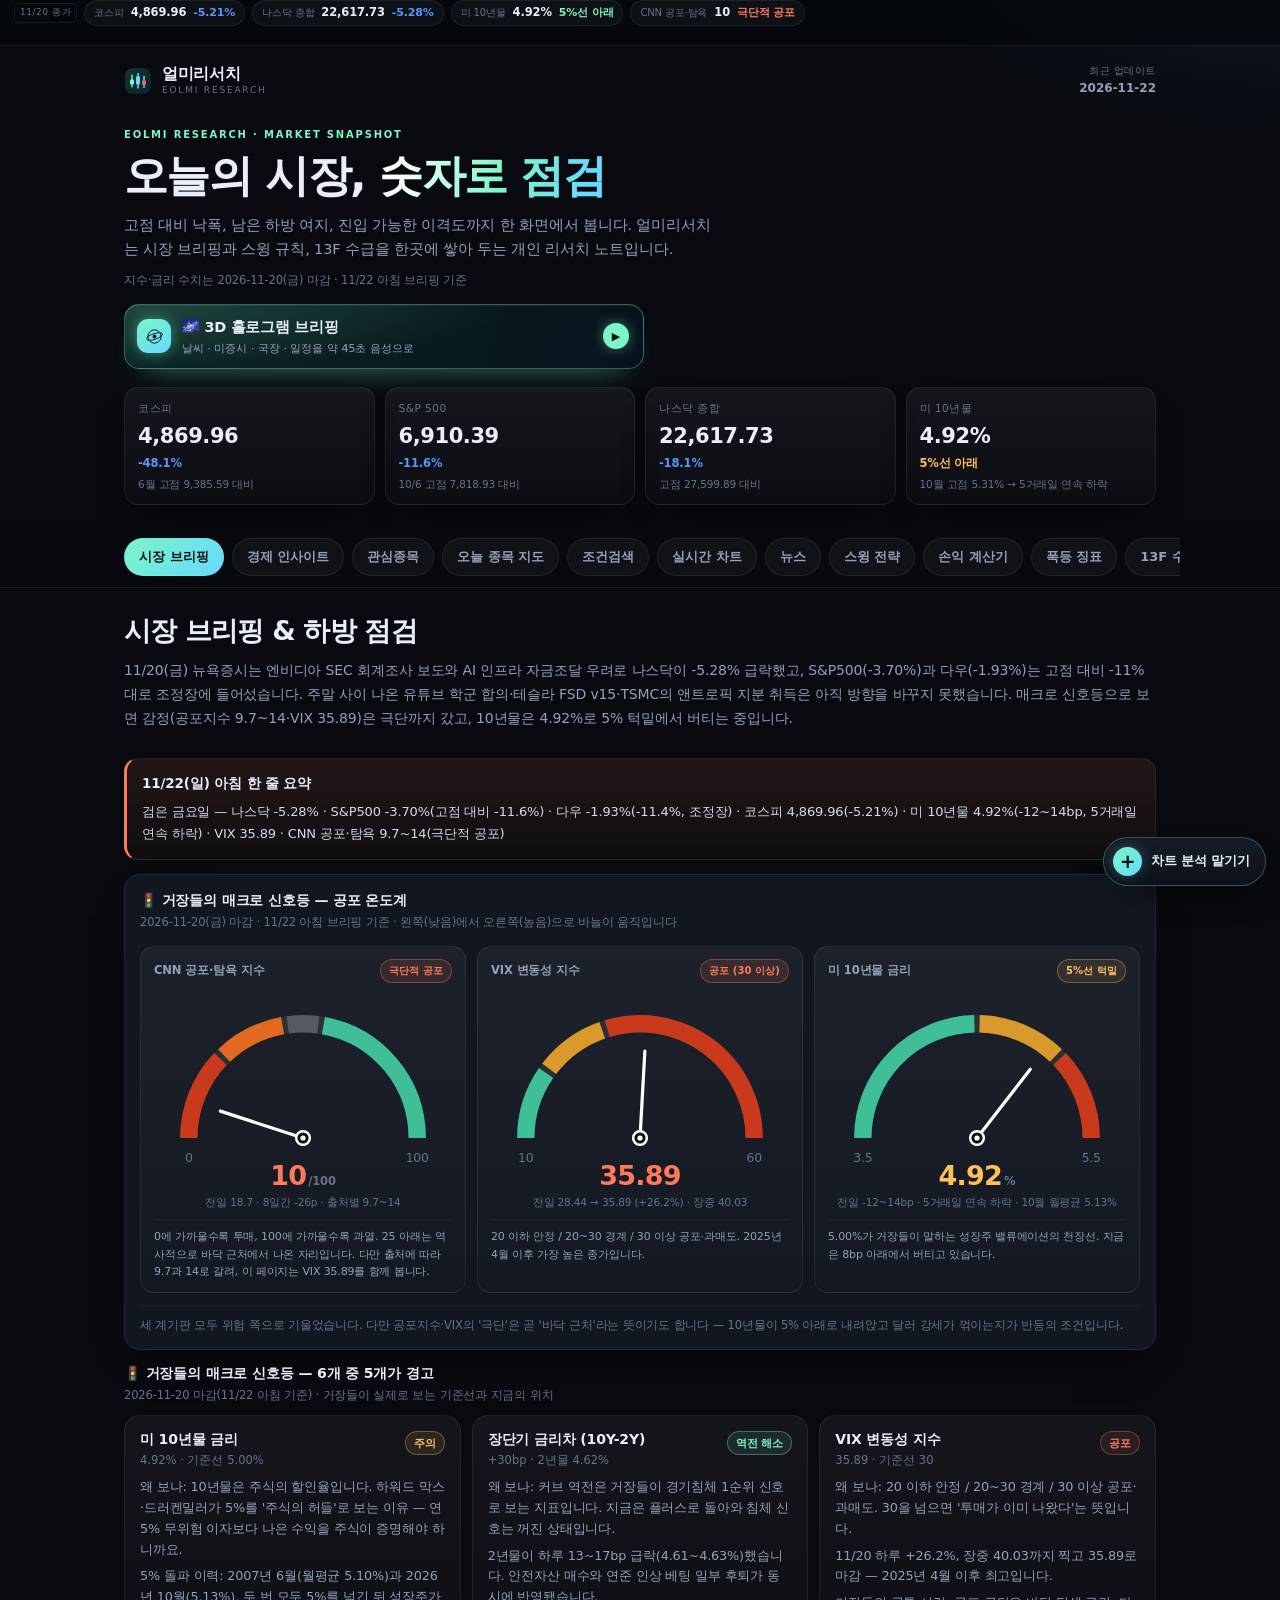
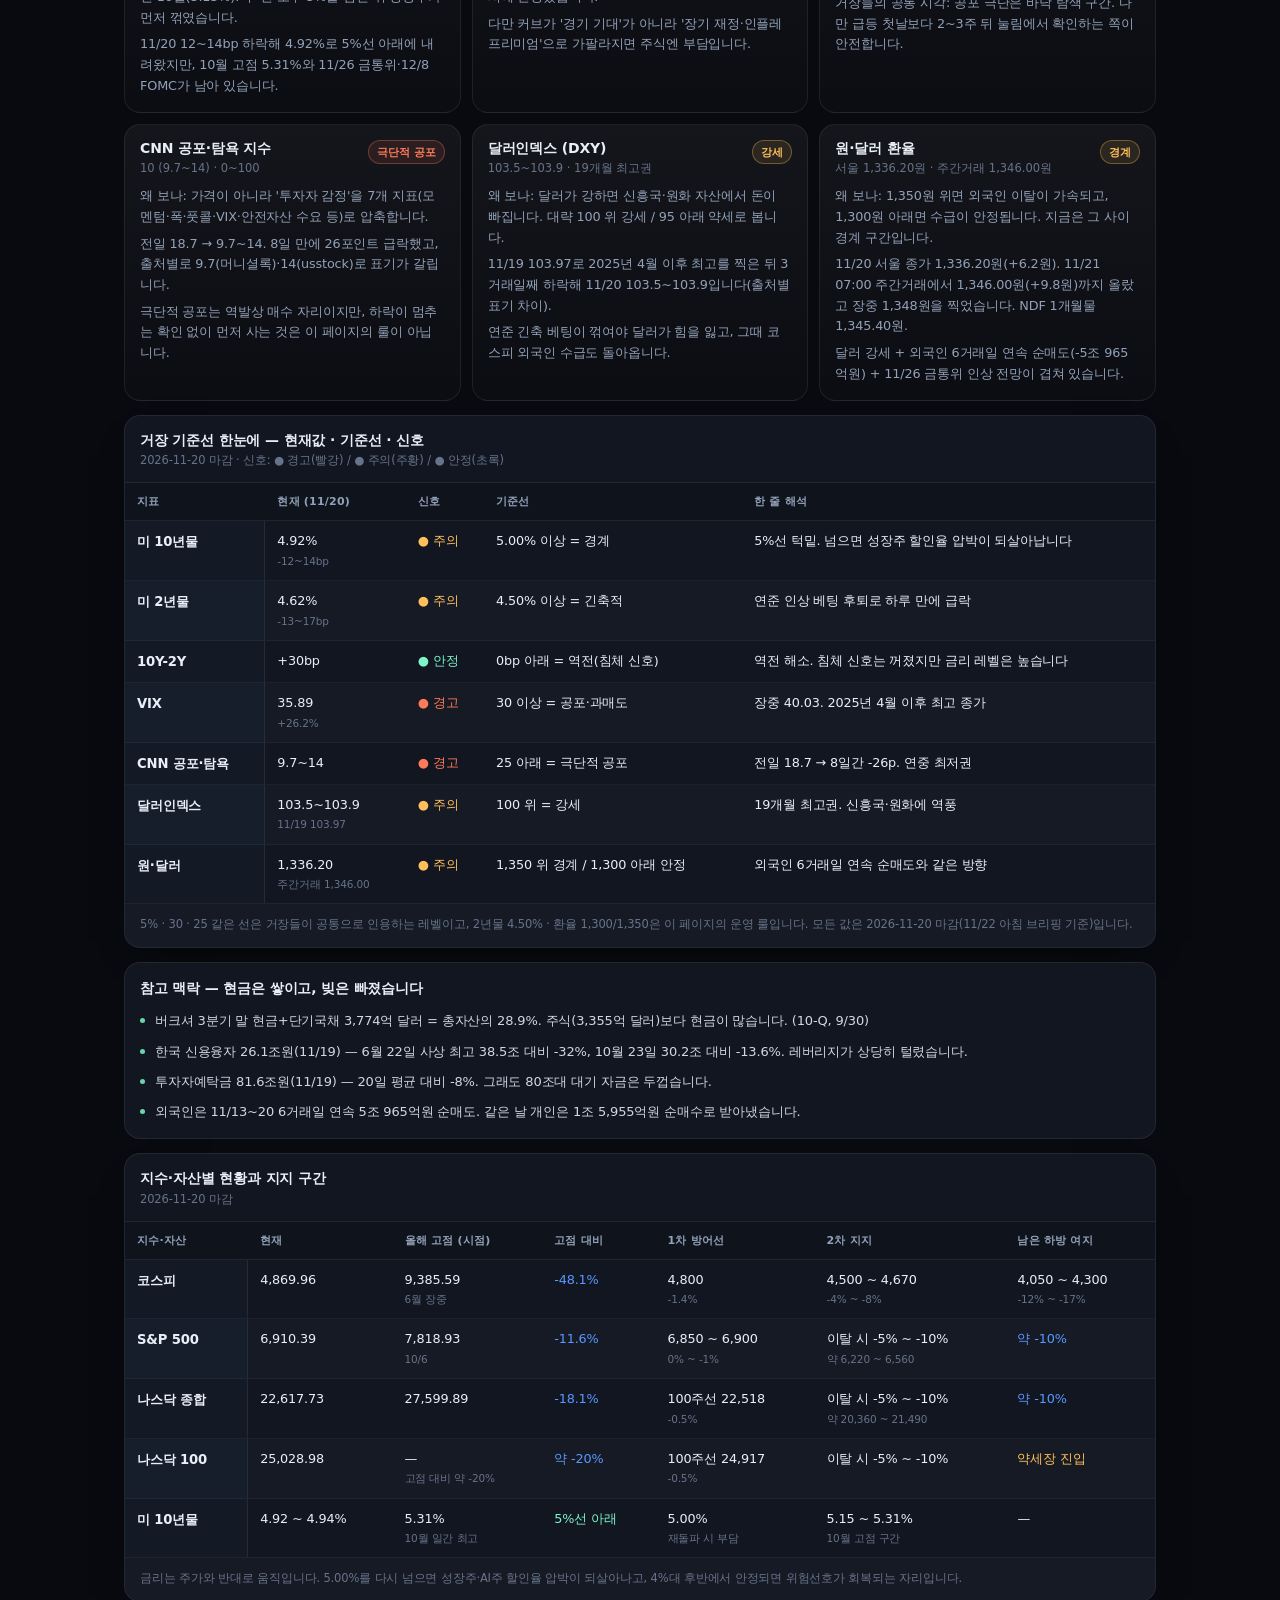
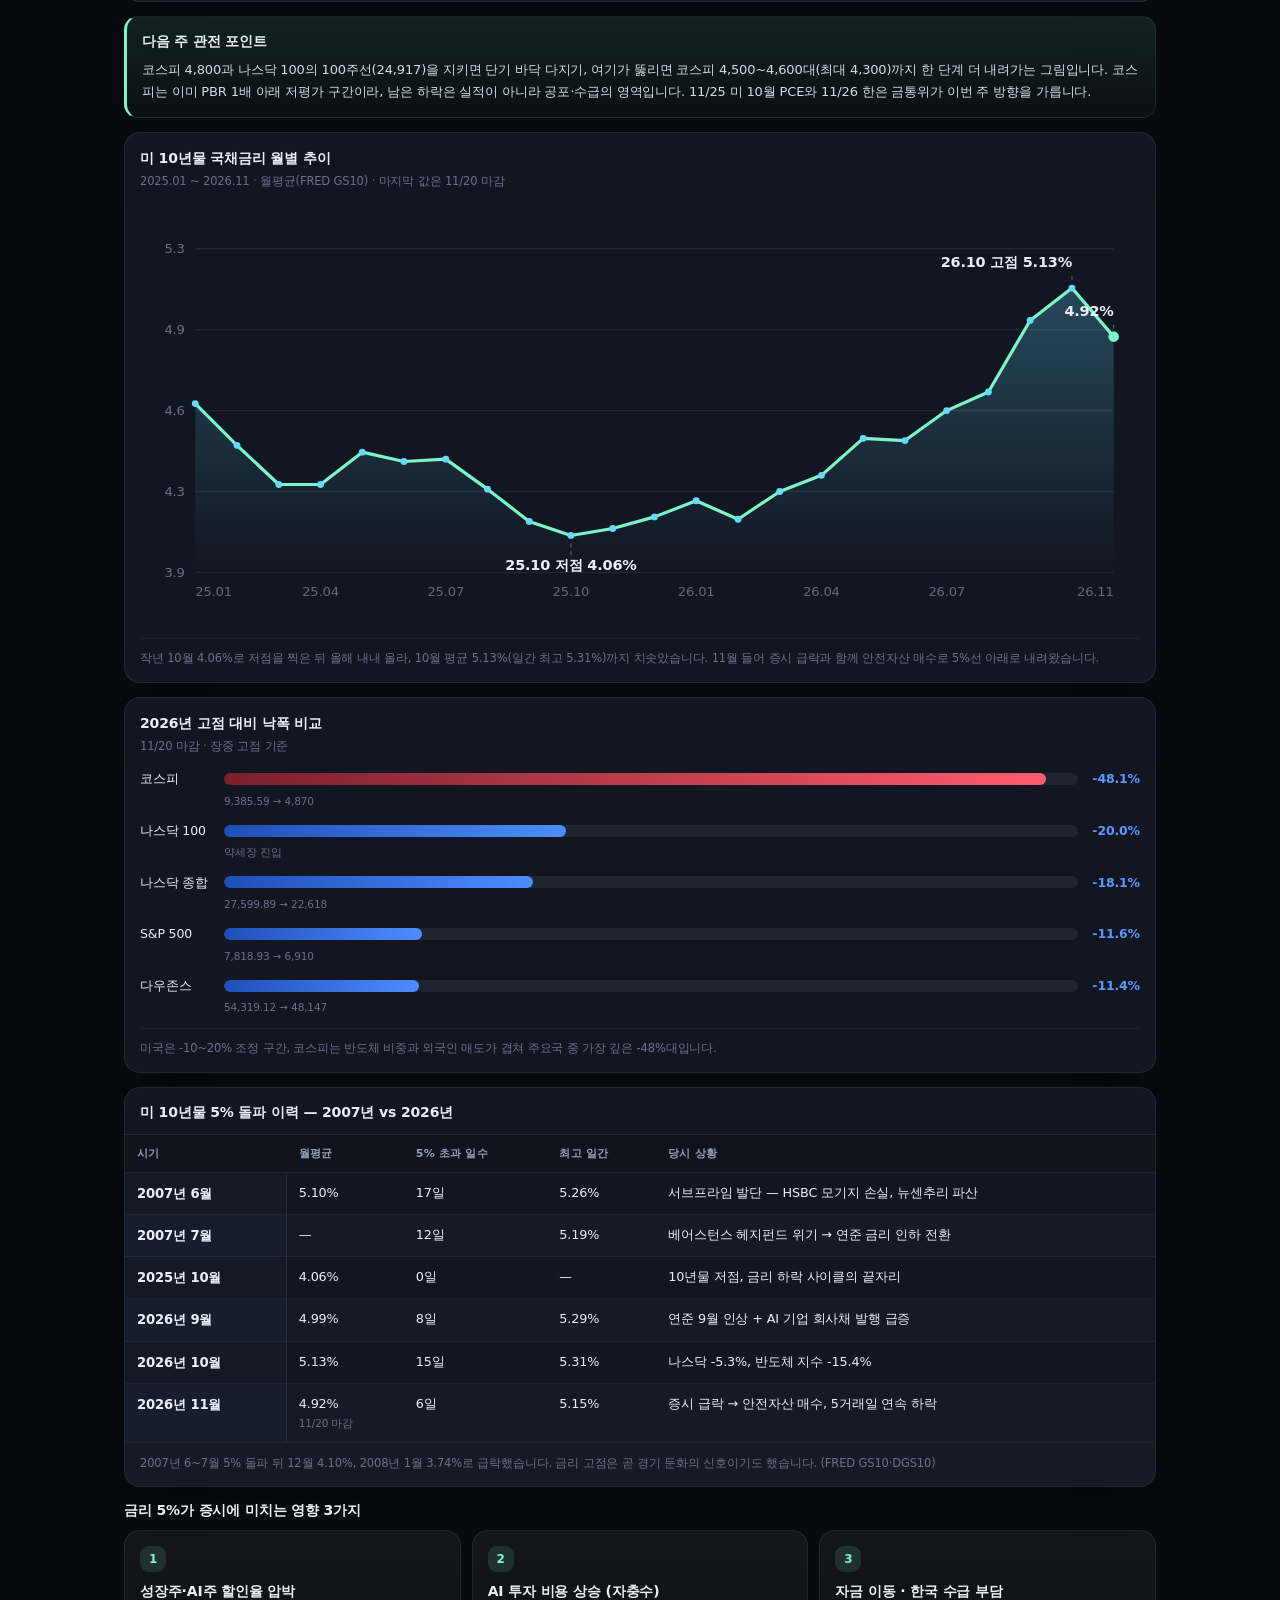
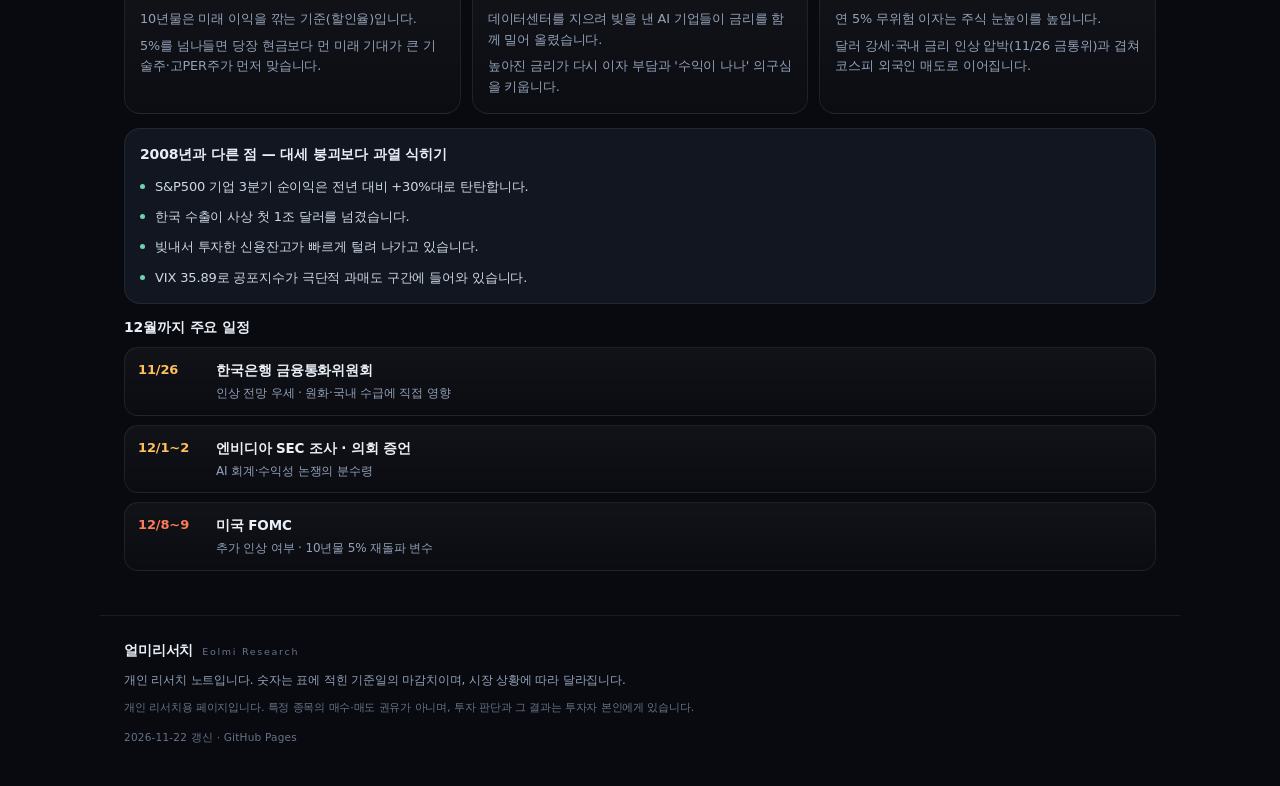
==== commit 043f4a85: "feat: 3D 홀로그램 브리핑 페이지 추가 (Three.js 씬 + 한국어 음성 45초 + JSON 타임라인)" ====
--- a/index.html
+++ b/index.html
@@ -10,7 +10,7 @@
 <meta property="og:description" content="시장 브리핑 · 경제 인사이트 · 스윙 룰 · 13F 수급을 한 화면에.">
 <meta property="og:type" content="website">
 <link rel="icon" href="favicon.svg" type="image/svg+xml">
-<link rel="stylesheet" href="styles.css?v=20261121g">
+<link rel="stylesheet" href="styles.css?v=20261122h">
 <link rel="stylesheet" href="money-flow.css?v=20261121a">
 <link rel="stylesheet" href="chart-inbox.css?v=20261121b">
 </head>
@@ -53,6 +53,16 @@
   <h1 id="heroTitle">오늘의 시장, <span class="grad">숫자로 점검</span></h1>
   <p class="lead" id="heroLead"></p>
   <p class="asof" id="dataAsOf"></p>
+  <a class="holo-cta" href="hologram.html">
+    <span class="holo-orb" aria-hidden="true">
+      <svg viewBox="0 0 24 24" width="19" height="19"><circle cx="12" cy="12" r="8.4" fill="none" stroke="currentColor" stroke-width="1.2"/><ellipse cx="12" cy="12" rx="10.6" ry="3.6" fill="none" stroke="currentColor" stroke-width="1" transform="rotate(-18 12 12)"/><circle cx="12" cy="12" r="2.4" fill="currentColor"/></svg>
+    </span>
+    <span class="holo-txt">
+      <strong>🌌 3D 홀로그램 브리핑</strong>
+      <em>날씨 · 미증시 · 국장 · 일정을 약 45초 음성으로</em>
+    </span>
+    <span class="holo-go" aria-hidden="true">▶</span>
+  </a>
   <div class="statgrid" id="heroStats"></div>
 </section>
 
--- a/styles.css
+++ b/styles.css
@@ -728,3 +728,40 @@
 .tv-wrap.ma-mode .ma-wrap{padding:10px 8px 2px}
 .tv-wrap .ma-legend{padding-bottom:6px}
 .tv-wrap .tv-note{margin-top:8px}
+
+/* ---------- 3D 홀로그램 브리핑 진입 ---------- */
+.holo-cta{
+  display:flex;align-items:center;gap:11px;
+  margin-top:14px;padding:11px 14px 11px 12px;
+  border:1px solid rgba(124,245,200,.34);border-radius:15px;
+  background:
+    radial-gradient(120% 160% at 0% 0%, rgba(124,245,200,.16), transparent 62%),
+    linear-gradient(100deg, rgba(12,44,40,.85), rgba(8,20,32,.85));
+  box-shadow:0 14px 34px -22px rgba(124,245,200,.75), inset 0 1px 0 rgba(255,255,255,.06);
+  color:var(--txt);text-decoration:none;position:relative;overflow:hidden;
+  transition:transform .18s ease,border-color .18s ease,box-shadow .18s ease;
+}
+.holo-cta::after{
+  content:"";position:absolute;inset:0;
+  background:linear-gradient(100deg,transparent 30%,rgba(124,245,200,.14) 50%,transparent 70%);
+  transform:translateX(-100%);transition:transform .7s ease;
+}
+.holo-cta:hover{transform:translateY(-1px);border-color:rgba(124,245,200,.55);box-shadow:0 18px 40px -20px rgba(124,245,200,.85), inset 0 1px 0 rgba(255,255,255,.08)}
+.holo-cta:hover::after{transform:translateX(100%)}
+.holo-orb{
+  flex:0 0 auto;display:grid;place-items:center;width:34px;height:34px;border-radius:11px;
+  color:#04120f;background:linear-gradient(150deg,#7cf5c8,#66d9ff);
+  box-shadow:0 0 18px -4px rgba(124,245,200,.85);
+}
+.holo-txt{display:flex;flex-direction:column;gap:2px;min-width:0}
+.holo-txt strong{font-size:13.5px;letter-spacing:-.02em}
+.holo-txt em{font-style:normal;font-size:11px;color:var(--muted);letter-spacing:0}
+.holo-go{
+  margin-left:auto;flex:0 0 auto;font-size:11px;color:#04120f;
+  width:26px;height:26px;border-radius:50%;display:grid;place-items:center;
+  background:var(--accent);box-shadow:0 0 16px -4px var(--accent);
+}
+@media (min-width:760px){
+  .holo-cta{max-width:520px}
+  .holo-txt strong{font-size:14.5px}
+}
